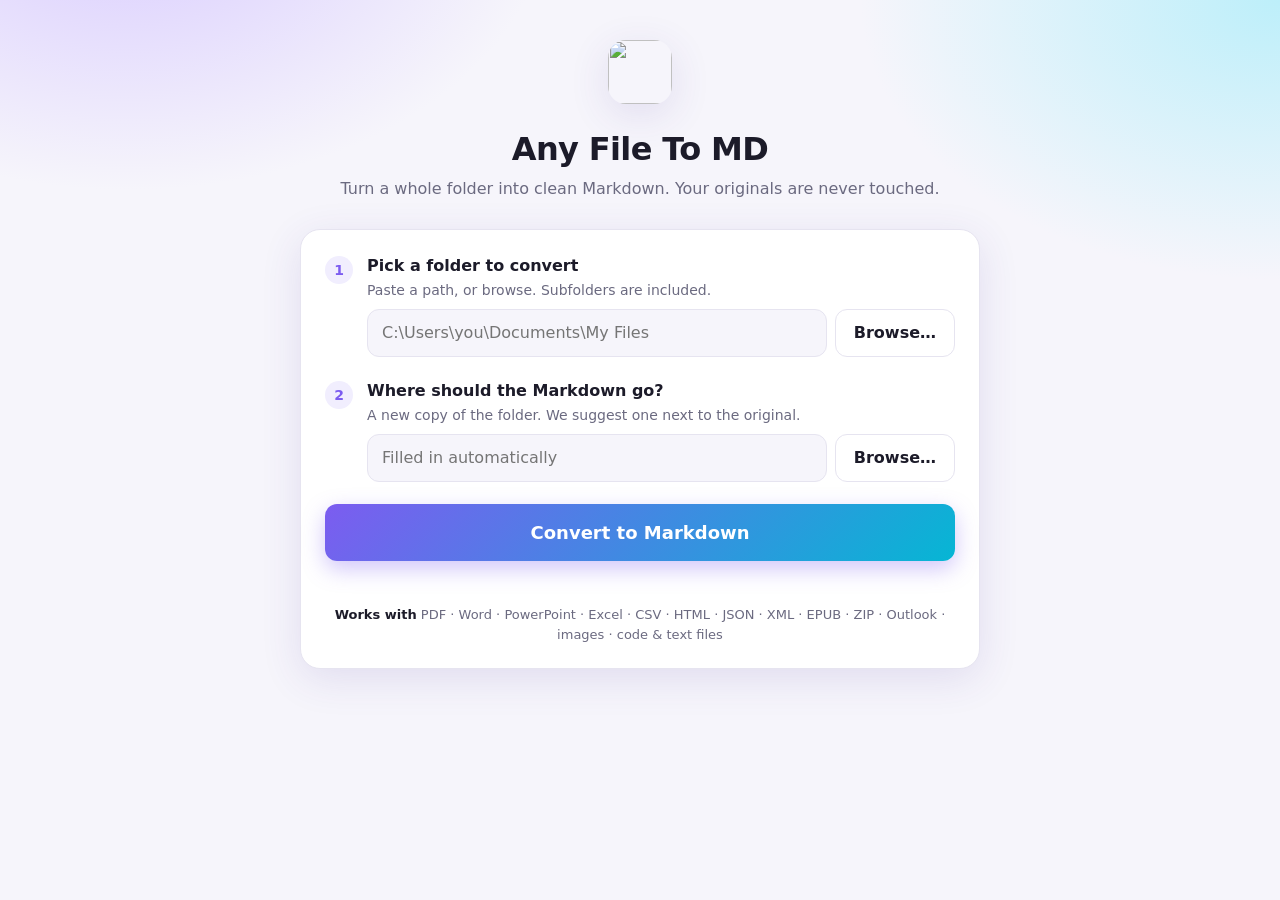
==== src/anytomd/static/index.html @ b1e163bc "inital commit" ====
<!doctype html>
<html lang="en">
<head>
<meta charset="utf-8">
<meta name="viewport" content="width=device-width, initial-scale=1">
<title>Any File To MD</title>
<link rel="icon" href="/favicon.svg" type="image/svg+xml">
<style>
  :root {
    --bg: #f6f5fb; --card: #ffffff; --ink: #1c1b29; --muted: #6b6a80; --line: #e6e4f0;
    --accent: #7c5cf0; --accent2: #06b6d4; --accent-ink: #fff; --ok: #12a46a; --bad: #e0445a;
    --soft: #f1eefe; --shadow: 0 10px 40px rgba(76, 53, 160, .12);
    --glow1: #d9ccff; --glow2: #bdeffa;
  }
  @media (prefers-color-scheme: dark) {
    :root {
      --bg: #12111c; --card: #1b1a29; --ink: #f1f0fa; --muted: #9a98b5; --line: #2c2a42;
      --accent: #9a82ff; --soft: #25223d; --shadow: 0 10px 40px rgba(0, 0, 0, .45);
      --glow1: #3a2c7a; --glow2: #0e4a58;
    }
  }
  * { box-sizing: border-box; }
  html, body { margin: 0; }
  body {
    font: 16px/1.5 system-ui, -apple-system, "Segoe UI", Roboto, sans-serif; color: var(--ink);
    background: var(--bg); min-height: 100vh; display: flex; justify-content: center; padding: 40px 16px;
    background-image:
      radial-gradient(600px 400px at 10% -10%, var(--glow1), transparent 70%),
      radial-gradient(600px 400px at 100% 0%, var(--glow2), transparent 70%);
    background-repeat: no-repeat;
  }
  main { width: 100%; max-width: 680px; }
  header { text-align: center; margin-bottom: 28px; }
  .logo { width: 64px; height: 64px; border-radius: 18px; box-shadow: var(--shadow); }
  h1 { margin: 14px 0 4px; font-size: 32px; letter-spacing: -.02em; }
  header p { margin: 0; color: var(--muted); }
  .card {
    background: var(--card); border: 1px solid var(--line); border-radius: 20px;
    padding: 24px; box-shadow: var(--shadow);
  }
  .step { display: flex; gap: 14px; margin-bottom: 22px; }
  .num {
    flex: none; width: 28px; height: 28px; border-radius: 50%; background: var(--soft); color: var(--accent);
    font-weight: 700; display: grid; place-items: center; font-size: 14px; margin-top: 2px;
  }
  .step > div { flex: 1; min-width: 0; }
  label { display: block; font-weight: 600; margin-bottom: 2px; }
  .hint { color: var(--muted); font-size: 14px; margin-bottom: 8px; }
  .row { display: flex; gap: 8px; }
  input[type=text] {
    flex: 1; min-width: 0; font: inherit; padding: 11px 14px; border-radius: 12px; color: var(--ink);
    border: 1.5px solid var(--line); background: var(--bg); outline: none; transition: border-color .15s, box-shadow .15s;
  }
  input[type=text]:focus { border-color: var(--accent); box-shadow: 0 0 0 4px color-mix(in srgb, var(--accent) 18%, transparent); }
  button {
    font: inherit; font-weight: 600; cursor: pointer; border-radius: 12px; padding: 11px 18px;
    border: 1.5px solid var(--line); background: var(--card); color: var(--ink); transition: transform .08s, background .15s;
  }
  button:hover { background: var(--soft); }
  button:active { transform: scale(.98); }
  button:disabled { opacity: .5; cursor: not-allowed; }
  .go {
    width: 100%; font-size: 18px; padding: 15px; border: 0; color: var(--accent-ink);
    background: linear-gradient(135deg, var(--accent), var(--accent2)); box-shadow: 0 8px 22px rgba(124, 92, 240, .35);
  }
  .go:hover { background: linear-gradient(135deg, var(--accent), var(--accent2)); filter: brightness(1.08); }
  .err { color: var(--bad); font-size: 14px; min-height: 20px; margin-top: 6px; }
  .formats { margin-top: 18px; color: var(--muted); font-size: 13px; text-align: center; }
  .formats b { color: var(--ink); font-weight: 600; }

  #progress { display: none; }
  .bar { height: 12px; border-radius: 99px; background: var(--soft); overflow: hidden; margin: 12px 0 8px; }
  .bar i { display: block; height: 100%; width: 0; border-radius: 99px; background: linear-gradient(90deg, var(--accent), var(--accent2)); transition: width .25s; }
  .meta { display: flex; justify-content: space-between; color: var(--muted); font-size: 14px; gap: 12px; }
  .meta span:last-child { overflow: hidden; text-overflow: ellipsis; white-space: nowrap; direction: rtl; text-align: right; }
  .stats { display: grid; grid-template-columns: repeat(3, 1fr); gap: 10px; margin: 18px 0; }
  .stat { background: var(--soft); border-radius: 14px; padding: 12px; text-align: center; }
  .stat b { display: block; font-size: 26px; line-height: 1.1; }
  .stat small { color: var(--muted); }
  .ok b { color: var(--ok); } .bad b { color: var(--bad); }
  .done-head { display: flex; align-items: center; gap: 12px; }
  .check { width: 44px; height: 44px; border-radius: 50%; background: var(--ok); color: #fff; display: grid; place-items: center; font-size: 24px; flex: none; }
  .check.warn { background: var(--bad); }
  .done-head h2 { margin: 0; font-size: 22px; }
  .done-head p { margin: 0; color: var(--muted); word-break: break-all; font-size: 14px; }
  .actions { display: flex; gap: 10px; }
  .actions .go { flex: 2; font-size: 16px; padding: 13px; }
  .actions button:not(.go) { flex: 1; }
  details { margin-top: 14px; font-size: 14px; }
  summary { cursor: pointer; color: var(--muted); }
  details ul { margin: 8px 0 0; padding-left: 18px; max-height: 160px; overflow: auto; color: var(--muted); word-break: break-all; }

  /* folder picker */
  dialog { border: 1px solid var(--line); border-radius: 20px; padding: 0; width: min(560px, 94vw); background: var(--card); color: var(--ink); box-shadow: var(--shadow); }
  dialog::backdrop { background: rgba(10, 8, 24, .55); backdrop-filter: blur(3px); }
  .dlg-head { padding: 18px 20px 10px; }
  .dlg-head h3 { margin: 0 0 8px; }
  .crumb { font-size: 13px; color: var(--muted); word-break: break-all; }
  .places { display: flex; gap: 6px; flex-wrap: wrap; margin-top: 10px; }
  .places button { padding: 5px 12px; font-size: 13px; border-radius: 99px; }
  .list { height: 300px; overflow: auto; border-top: 1px solid var(--line); border-bottom: 1px solid var(--line); }
  .item { display: flex; gap: 10px; align-items: center; padding: 10px 20px; cursor: pointer; border-bottom: 1px solid var(--line); }
  .item:hover { background: var(--soft); }
  .item.empty { color: var(--muted); cursor: default; justify-content: center; }
  .dlg-foot { display: flex; justify-content: space-between; align-items: center; padding: 14px 20px; gap: 10px; }
  .dlg-foot .go { width: auto; font-size: 15px; padding: 11px 20px; box-shadow: none; }
  @media (max-width: 480px) { .stats { grid-template-columns: 1fr 1fr 1fr; } .stat b { font-size: 20px; } }
</style>
</head>
<body>
<main>
  <header>
    <img class="logo" src="/favicon.svg" alt="">
    <h1>Any File To MD</h1>
    <p>Turn a whole folder into clean Markdown. Your originals are never touched.</p>
  </header>

  <section class="card" id="setup">
    <div class="step">
      <span class="num">1</span>
      <div>
        <label for="src">Pick a folder to convert</label>
        <div class="hint">Paste a path, or browse. Subfolders are included.</div>
        <div class="row">
          <input type="text" id="src" placeholder="C:\Users\you\Documents\My Files" spellcheck="false" autocomplete="off">
          <button id="browseSrc" type="button">Browse…</button>
        </div>
      </div>
    </div>
    <div class="step">
      <span class="num">2</span>
      <div>
        <label for="out">Where should the Markdown go?</label>
        <div class="hint">A new copy of the folder. We suggest one next to the original.</div>
        <div class="row">
          <input type="text" id="out" placeholder="Filled in automatically" spellcheck="false" autocomplete="off">
          <button id="browseOut" type="button">Browse…</button>
        </div>
      </div>
    </div>
    <button class="go" id="go" type="button">Convert to Markdown</button>
    <div class="err" id="err" role="alert"></div>
    <div class="formats"><b>Works with</b> PDF · Word · PowerPoint · Excel · CSV · HTML · JSON · XML · EPUB · ZIP · Outlook · images · code &amp; text files</div>
  </section>

  <section class="card" id="progress">
    <div id="running">
      <div class="done-head"><div><h2 id="runTitle">Converting…</h2></div></div>
      <div class="bar"><i id="fill"></i></div>
      <div class="meta"><span id="count">0 / 0</span><span id="cur"></span></div>
      <div class="actions" style="margin-top:18px"><button id="cancel" type="button">Cancel</button></div>
    </div>
    <div id="finished" style="display:none">
      <div class="done-head">
        <div class="check" id="icon">✓</div>
        <div><h2 id="doneTitle">All done</h2><p id="doneOut"></p></div>
      </div>
      <div class="stats">
        <div class="stat ok"><b id="sOk">0</b><small>converted</small></div>
        <div class="stat bad"><b id="sBad">0</b><small>skipped</small></div>
        <div class="stat"><b id="sTime">0s</b><small>time</small></div>
      </div>
      <div class="actions">
        <button class="go" id="open" type="button">Open the Markdown folder</button>
        <button id="again" type="button">Convert another</button>
      </div>
      <details id="fails"><summary id="failSum"></summary><ul id="failList"></ul></details>
    </div>
  </section>
</main>

<dialog id="dlg">
  <div class="dlg-head">
    <h3 id="dlgTitle">Choose a folder</h3>
    <div class="crumb" id="crumb"></div>
    <div class="places" id="places"></div>
  </div>
  <div class="list" id="list"></div>
  <div class="dlg-foot">
    <button id="up" type="button">↑ Up</button>
    <span style="flex:1"></span>
    <button id="dlgCancel" type="button">Cancel</button>
    <button class="go" id="choose" type="button">Use this folder</button>
  </div>
</dialog>

<script>
const TOKEN = "__TOKEN__";
const $ = id => document.getElementById(id);
const api = async (path, body) => {
  const res = await fetch(path, {
    method: body === undefined ? "GET" : "POST",
    headers: { "X-Token": TOKEN, ...(body === undefined ? {} : { "Content-Type": "application/json" }) },
    body: body === undefined ? undefined : JSON.stringify(body),
  });
  const data = await res.json();
  if (!res.ok) throw new Error(data.error || "Something went wrong");
  return data;
};
const esc = s => s.replace(/[&<>"]/g, c => ({ "&": "&amp;", "<": "&lt;", ">": "&gt;", '"': "&quot;" }[c]));

/* ---------- output auto-suggestion ---------- */
let outTouched = false;
$("out").addEventListener("input", () => { outTouched = true; });
let suggestTimer;
$("src").addEventListener("input", () => {
  clearTimeout(suggestTimer);
  suggestTimer = setTimeout(async () => {
    const v = $("src").value.trim();
    if (!v || outTouched) return;
    try { $("out").value = (await api("/api/suggest", { source: v })).output; } catch {}
  }, 250);
});

/* ---------- folder picker ---------- */
let pickTarget = null, here = "", parent = null;
async function load(path) {
  try {
    const d = await api("/api/browse?path=" + encodeURIComponent(path));
    here = d.path; parent = d.parent;
    $("crumb").textContent = here || "This computer";
    $("choose").disabled = !here;
    $("up").disabled = parent === null;
    $("places").innerHTML = d.places.map(p => `<button type="button" data-p="${esc(p.path)}">${esc(p.name)}</button>`).join("");
    $("list").innerHTML = d.dirs.length
      ? d.dirs.map(x => `<div class="item" data-p="${esc(x.path)}">📁 <span>${esc(x.name)}</span></div>`).join("")
      : `<div class="item empty">No subfolders here</div>`;
  } catch (e) { $("crumb").textContent = e.message; }
}
function openPicker(target) {
  pickTarget = target;
  $("dlgTitle").textContent = target === "src" ? "Choose the folder to convert" : "Choose where to save the Markdown";
  const start = $(target).value.trim();
  load(start).then(() => {}).catch(() => {});
  $("dlg").showModal();
}
$("browseSrc").onclick = () => openPicker("src");
$("browseOut").onclick = () => openPicker("out");
$("list").onclick = e => { const it = e.target.closest(".item[data-p]"); if (it) load(it.dataset.p); };
$("places").onclick = e => { const b = e.target.closest("button[data-p]"); if (b) load(b.dataset.p); };
$("up").onclick = () => load(parent || "");
$("dlgCancel").onclick = () => $("dlg").close();
$("choose").onclick = () => {
  $(pickTarget).value = here;
  if (pickTarget === "src") { outTouched = false; $("src").dispatchEvent(new Event("input")); } else outTouched = true;
  $("dlg").close();
};

/* ---------- run ---------- */
let poll = null;
const show = id => { for (const s of ["setup", "progress"]) $(s).style.display = s === id ? "block" : "none"; };
show("setup");

$("go").onclick = async () => {
  $("err").textContent = "";
  const source = $("src").value.trim();
  if (!source) { $("err").textContent = "Pick a folder first."; return; }
  try {
    await api("/api/start", { source, output: $("out").value.trim() });
  } catch (e) { $("err").textContent = e.message; return; }
  $("running").style.display = "block"; $("finished").style.display = "none";
  $("fill").style.width = "0%"; show("progress");
  poll = setInterval(tick, 400); tick();
};
$("cancel").onclick = () => { $("cancel").disabled = true; api("/api/cancel", {}); };
$("open").onclick = () => api("/api/open", {}).catch(e => alert(e.message));
$("again").onclick = () => { show("setup"); $("cancel").disabled = false; };

async function tick() {
  let s;
  try { s = await api("/api/status"); } catch { return; }
  const pct = s.total ? Math.round(100 * s.done / s.total) : 0;
  $("fill").style.width = pct + "%";
  $("runTitle").textContent = s.state === "scanning" ? "Looking through your folder…" : `Converting… ${pct}%`;
  $("count").textContent = `${s.done} / ${s.total} files`;
  $("cur").textContent = s.current;
  if (["done", "cancelled", "error"].includes(s.state)) {
    clearInterval(poll);
    if (s.state === "error") { show("setup"); $("err").textContent = s.error; return; }
    $("running").style.display = "none"; $("finished").style.display = "block";
    const bad = s.failed > 0;
    $("icon").textContent = bad ? "!" : "✓"; $("icon").classList.toggle("warn", bad && !s.converted);
    $("doneTitle").textContent = s.state === "cancelled" ? "Stopped" : s.total === 0 ? "Nothing to convert" : bad ? "Done, with a few skipped" : "All done";
    $("doneOut").textContent = s.output;
    $("sOk").textContent = s.converted; $("sBad").textContent = s.failed; $("sTime").textContent = s.seconds + "s";
    $("fails").style.display = bad ? "block" : "none";
    $("failSum").textContent = `${s.failed} file${s.failed === 1 ? "" : "s"} couldn't be converted (see _conversion-report.md)`;
    $("failList").innerHTML = s.failures.map(f => `<li><b>${esc(f.file)}</b>: ${esc(f.reason)}</li>`).join("");
  }
}
</script>
</body>
</html>
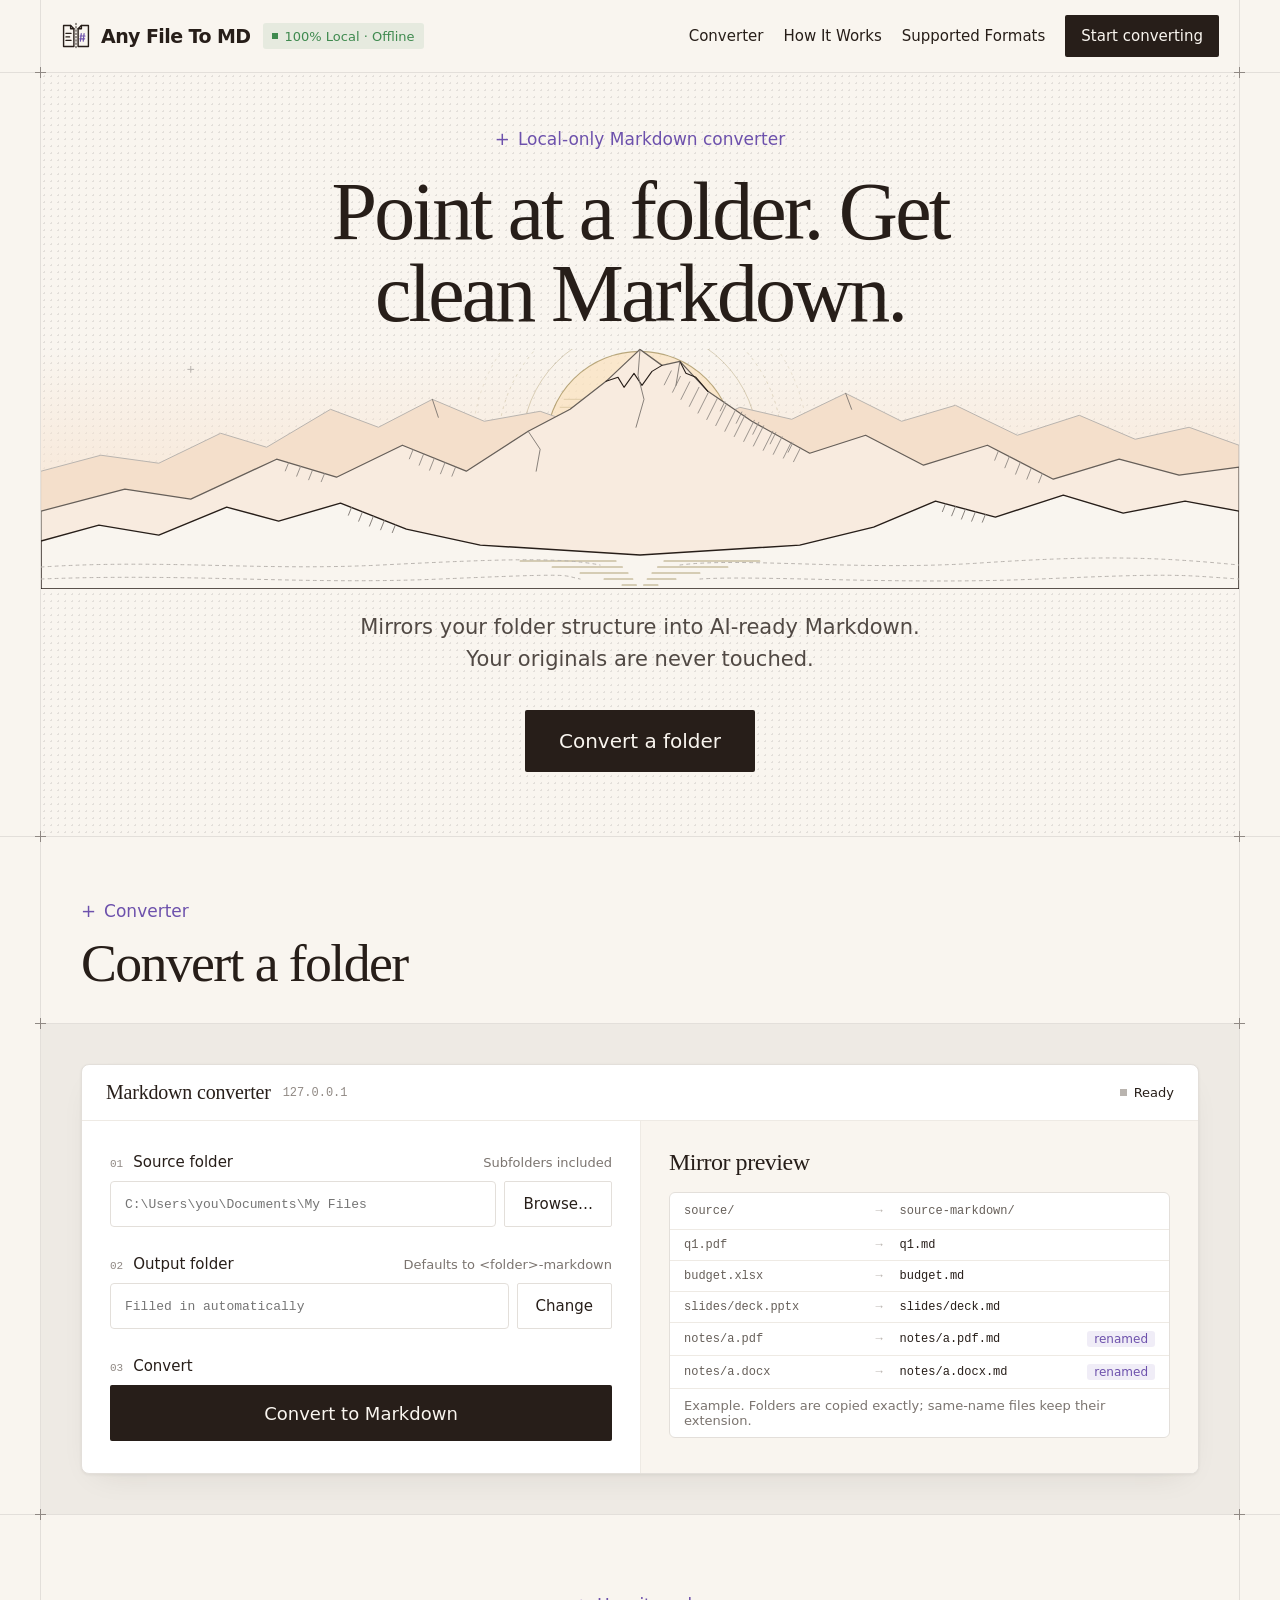
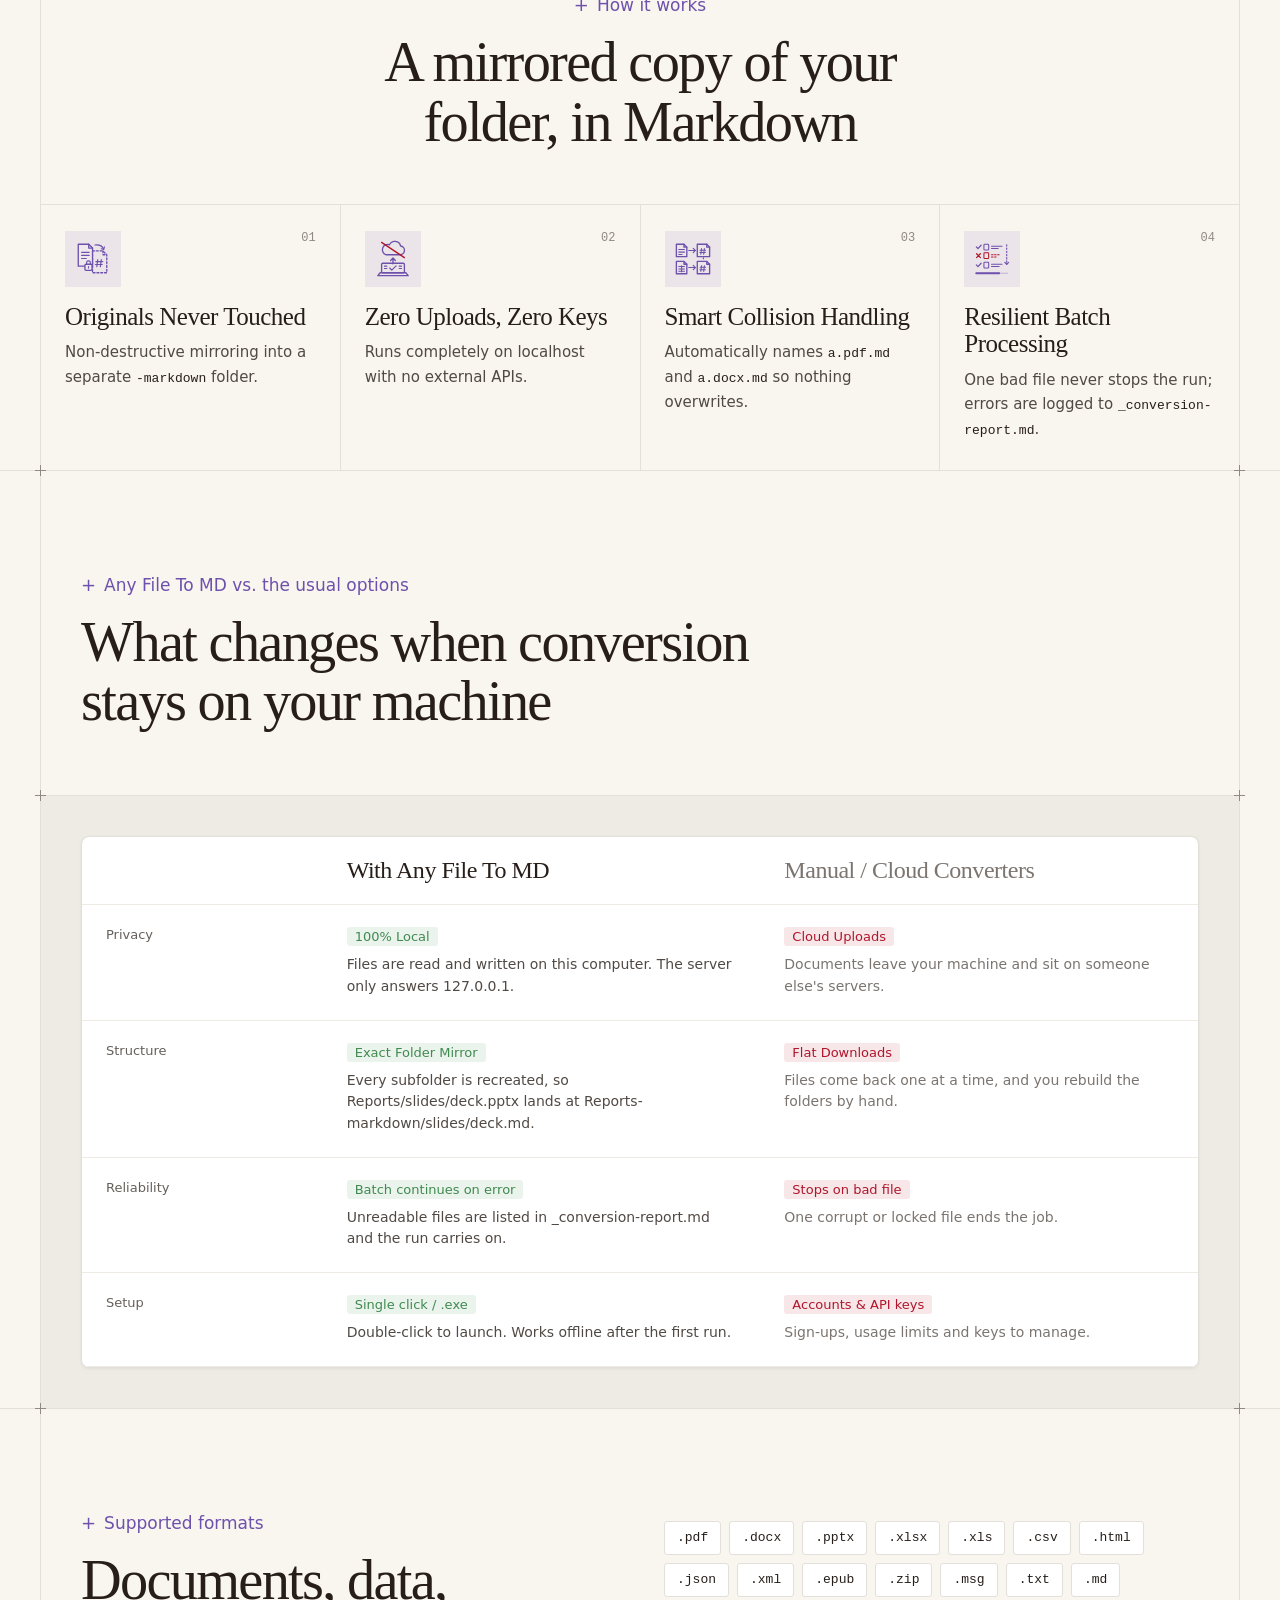
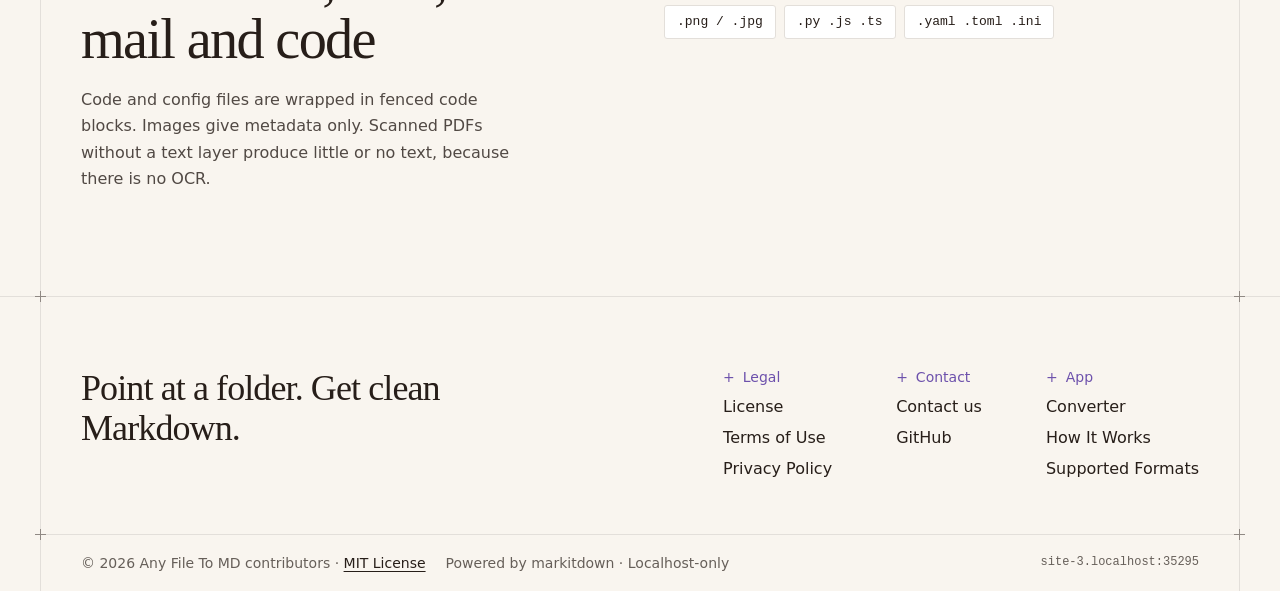
==== commit 1293d081: "Add Rust desktop app and UI redesign" ====
--- a/src/anytomd/static/index.html
+++ b/src/anytomd/static/index.html
@@ -6,188 +6,462 @@
 <title>Any File To MD</title>
 <link rel="icon" href="/favicon.svg" type="image/svg+xml">
 <style>
-  :root {
-    --bg: #f6f5fb; --card: #ffffff; --ink: #1c1b29; --muted: #6b6a80; --line: #e6e4f0;
-    --accent: #7c5cf0; --accent2: #06b6d4; --accent-ink: #fff; --ok: #12a46a; --bad: #e0445a;
-    --soft: #f1eefe; --shadow: 0 10px 40px rgba(76, 53, 160, .12);
-    --glow1: #d9ccff; --glow2: #bdeffa;
-  }
-  @media (prefers-color-scheme: dark) {
-    :root {
-      --bg: #12111c; --card: #1b1a29; --ink: #f1f0fa; --muted: #9a98b5; --line: #2c2a42;
-      --accent: #9a82ff; --soft: #25223d; --shadow: 0 10px 40px rgba(0, 0, 0, .45);
-      --glow1: #3a2c7a; --glow2: #0e4a58;
-    }
-  }
-  * { box-sizing: border-box; }
-  html, body { margin: 0; }
-  body {
-    font: 16px/1.5 system-ui, -apple-system, "Segoe UI", Roboto, sans-serif; color: var(--ink);
-    background: var(--bg); min-height: 100vh; display: flex; justify-content: center; padding: 40px 16px;
-    background-image:
-      radial-gradient(600px 400px at 10% -10%, var(--glow1), transparent 70%),
-      radial-gradient(600px 400px at 100% 0%, var(--glow2), transparent 70%);
-    background-repeat: no-repeat;
-  }
-  main { width: 100%; max-width: 680px; }
-  header { text-align: center; margin-bottom: 28px; }
-  .logo { width: 64px; height: 64px; border-radius: 18px; box-shadow: var(--shadow); }
-  h1 { margin: 14px 0 4px; font-size: 32px; letter-spacing: -.02em; }
-  header p { margin: 0; color: var(--muted); }
-  .card {
-    background: var(--card); border: 1px solid var(--line); border-radius: 20px;
-    padding: 24px; box-shadow: var(--shadow);
-  }
-  .step { display: flex; gap: 14px; margin-bottom: 22px; }
-  .num {
-    flex: none; width: 28px; height: 28px; border-radius: 50%; background: var(--soft); color: var(--accent);
-    font-weight: 700; display: grid; place-items: center; font-size: 14px; margin-top: 2px;
-  }
-  .step > div { flex: 1; min-width: 0; }
-  label { display: block; font-weight: 600; margin-bottom: 2px; }
-  .hint { color: var(--muted); font-size: 14px; margin-bottom: 8px; }
-  .row { display: flex; gap: 8px; }
-  input[type=text] {
-    flex: 1; min-width: 0; font: inherit; padding: 11px 14px; border-radius: 12px; color: var(--ink);
-    border: 1.5px solid var(--line); background: var(--bg); outline: none; transition: border-color .15s, box-shadow .15s;
-  }
-  input[type=text]:focus { border-color: var(--accent); box-shadow: 0 0 0 4px color-mix(in srgb, var(--accent) 18%, transparent); }
-  button {
-    font: inherit; font-weight: 600; cursor: pointer; border-radius: 12px; padding: 11px 18px;
-    border: 1.5px solid var(--line); background: var(--card); color: var(--ink); transition: transform .08s, background .15s;
-  }
-  button:hover { background: var(--soft); }
-  button:active { transform: scale(.98); }
-  button:disabled { opacity: .5; cursor: not-allowed; }
-  .go {
-    width: 100%; font-size: 18px; padding: 15px; border: 0; color: var(--accent-ink);
-    background: linear-gradient(135deg, var(--accent), var(--accent2)); box-shadow: 0 8px 22px rgba(124, 92, 240, .35);
-  }
-  .go:hover { background: linear-gradient(135deg, var(--accent), var(--accent2)); filter: brightness(1.08); }
-  .err { color: var(--bad); font-size: 14px; min-height: 20px; margin-top: 6px; }
-  .formats { margin-top: 18px; color: var(--muted); font-size: 13px; text-align: center; }
-  .formats b { color: var(--ink); font-weight: 600; }
-
-  #progress { display: none; }
-  .bar { height: 12px; border-radius: 99px; background: var(--soft); overflow: hidden; margin: 12px 0 8px; }
-  .bar i { display: block; height: 100%; width: 0; border-radius: 99px; background: linear-gradient(90deg, var(--accent), var(--accent2)); transition: width .25s; }
-  .meta { display: flex; justify-content: space-between; color: var(--muted); font-size: 14px; gap: 12px; }
-  .meta span:last-child { overflow: hidden; text-overflow: ellipsis; white-space: nowrap; direction: rtl; text-align: right; }
-  .stats { display: grid; grid-template-columns: repeat(3, 1fr); gap: 10px; margin: 18px 0; }
-  .stat { background: var(--soft); border-radius: 14px; padding: 12px; text-align: center; }
-  .stat b { display: block; font-size: 26px; line-height: 1.1; }
-  .stat small { color: var(--muted); }
-  .ok b { color: var(--ok); } .bad b { color: var(--bad); }
-  .done-head { display: flex; align-items: center; gap: 12px; }
-  .check { width: 44px; height: 44px; border-radius: 50%; background: var(--ok); color: #fff; display: grid; place-items: center; font-size: 24px; flex: none; }
-  .check.warn { background: var(--bad); }
-  .done-head h2 { margin: 0; font-size: 22px; }
-  .done-head p { margin: 0; color: var(--muted); word-break: break-all; font-size: 14px; }
-  .actions { display: flex; gap: 10px; }
-  .actions .go { flex: 2; font-size: 16px; padding: 13px; }
-  .actions button:not(.go) { flex: 1; }
-  details { margin-top: 14px; font-size: 14px; }
-  summary { cursor: pointer; color: var(--muted); }
-  details ul { margin: 8px 0 0; padding-left: 18px; max-height: 160px; overflow: auto; color: var(--muted); word-break: break-all; }
-
-  /* folder picker */
-  dialog { border: 1px solid var(--line); border-radius: 20px; padding: 0; width: min(560px, 94vw); background: var(--card); color: var(--ink); box-shadow: var(--shadow); }
-  dialog::backdrop { background: rgba(10, 8, 24, .55); backdrop-filter: blur(3px); }
-  .dlg-head { padding: 18px 20px 10px; }
-  .dlg-head h3 { margin: 0 0 8px; }
-  .crumb { font-size: 13px; color: var(--muted); word-break: break-all; }
-  .places { display: flex; gap: 6px; flex-wrap: wrap; margin-top: 10px; }
-  .places button { padding: 5px 12px; font-size: 13px; border-radius: 99px; }
-  .list { height: 300px; overflow: auto; border-top: 1px solid var(--line); border-bottom: 1px solid var(--line); }
-  .item { display: flex; gap: 10px; align-items: center; padding: 10px 20px; cursor: pointer; border-bottom: 1px solid var(--line); }
-  .item:hover { background: var(--soft); }
-  .item.empty { color: var(--muted); cursor: default; justify-content: center; }
-  .dlg-foot { display: flex; justify-content: space-between; align-items: center; padding: 14px 20px; gap: 10px; }
-  .dlg-foot .go { width: auto; font-size: 15px; padding: 11px 20px; box-shadow: none; }
-  @media (max-width: 480px) { .stats { grid-template-columns: 1fr 1fr 1fr; } .stat b { font-size: 20px; } }
+@font-face{font-family:'Instrument Serif';font-weight:400;font-display:swap;src:url(/fonts/instrument-serif-latin-400-normal.woff2) format('woff2')}
+@font-face{font-family:'Instrument Sans';font-weight:400;font-display:swap;src:url(/fonts/instrument-sans-latin-400-normal.woff2) format('woff2')}
+@font-face{font-family:'Instrument Sans';font-weight:500;font-display:swap;src:url(/fonts/instrument-sans-latin-500-normal.woff2) format('woff2')}
+@font-face{font-family:'Instrument Sans';font-weight:600;font-display:swap;src:url(/fonts/instrument-sans-latin-600-normal.woff2) format('woff2')}
+@font-face{font-family:'JetBrains Mono';font-weight:400;font-display:swap;src:url(/fonts/jetbrains-mono-latin-400-normal.woff2) format('woff2')}
+@font-face{font-family:'JetBrains Mono';font-weight:500;font-display:swap;src:url(/fonts/jetbrains-mono-latin-500-normal.woff2) format('woff2')}
+:root{
+  --bg:#f9f5ef;--stage:#eeeae4;--card:#FFFFFF;--line:#e3dfda;--divider:#eeeae4;--cross:#908984;
+  --ink:#271e19;--ink2:#514944;--ink3:#665f59;--muted:#7b746f;--faint:#908984;--faint2:#b9b4af;
+  --btn:#271e19;--btn-hover:#3c342e;--accent:#6d51ac;--accent-bg:#6d51ac1a;
+  --ok:#3f8a4f;--ok-bg:#3f8a4f1a;--bad:#b0152c;--bad-bg:#b0152c1a;--warn:#846e2d;--warn-bg:#846e2d1a;
+  --serif:'Instrument Serif',Georgia,serif;--sans:'Instrument Sans',system-ui,sans-serif;--mono:'JetBrains Mono',ui-monospace,monospace;
+  --shadow:0 1px 3px rgba(39,30,25,.06),0 12px 32px -16px rgba(39,30,25,.12);
+}
+*{box-sizing:border-box}html,body{margin:0;scroll-behavior:smooth}
+body{font-family:var(--sans);background:var(--bg);color:var(--ink);-webkit-font-smoothing:antialiased;overflow-x:hidden}
+a{color:var(--ink);text-decoration:none}a:hover{color:var(--accent)}
+::selection{background:#6d51ac33}
+@keyframes blink{0%,100%{opacity:1}50%{opacity:.3}}
+[hidden]{display:none!important}
+button{font:inherit;color:inherit}
+button:disabled{cursor:not-allowed!important;opacity:.55}
+code{font-family:var(--mono);font-size:13px;color:var(--ink)}
+.page{min-height:100vh;overflow-x:clip}
+.col{max-width:1232px;margin:0 auto;padding:0 16px}
+.frame{position:relative;border-left:1px solid var(--line);border-right:1px solid var(--line)}
+.x{position:absolute;width:11px;height:11px;z-index:2;background:linear-gradient(var(--cross),var(--cross)) center/1px 100% no-repeat,linear-gradient(var(--cross),var(--cross)) center/100% 1px no-repeat}
+.x.tl{left:-6px;top:-6px}.x.tr{right:-6px;top:-6px}.x.bl{left:-6px;bottom:-6px}.x.br{right:-6px;bottom:-6px}
+section,footer{border-top:1px solid var(--line)}
+section[id]{scroll-margin-top:72px}
+.eyebrow{display:flex;align-items:center;gap:8px;font-size:17px;color:var(--accent)}
+.eyebrow span{font-size:18px;line-height:1}
+.h2{margin:0;font-family:var(--serif);font-weight:400;font-size:clamp(40px,4.4vw,58px);line-height:1.05;letter-spacing:-.03em;text-wrap:balance}
+.serif{font-family:var(--serif);font-weight:400}
+.mono{font-family:var(--mono)}
+.ell{overflow:hidden;text-overflow:ellipsis;white-space:nowrap}
+.btn1{border:0;border-radius:2px;background:var(--btn);color:var(--bg);cursor:pointer;font-weight:500}
+.btn1:hover{background:var(--btn-hover);color:var(--bg)}
+.btn2{border:1px solid var(--line);border-radius:2px;background:var(--card);cursor:pointer;white-space:nowrap}
+.btn2:hover:not(:disabled){background:var(--stage)}
+.stage{border-top:1px solid var(--line);background:var(--stage);padding:40px;position:relative}
+.card{background:var(--card);border:1px solid var(--line);border-radius:8px;box-shadow:var(--shadow);overflow:hidden}
+
+/* nav */
+nav{position:sticky;top:0;z-index:20;background:var(--bg);border-bottom:1px solid var(--line)}
+.navin{height:72px;padding:0 20px;display:flex;align-items:center;gap:12px}
+.brand{display:flex;flex:none;white-space:nowrap;align-items:center;gap:10px;font-weight:600;font-size:19px;letter-spacing:-.03em}
+.pill{display:flex;flex:none;white-space:nowrap;align-items:center;gap:7px;height:26px;padding:0 9px;border-radius:3px;background:var(--ok-bg);font-size:13px;font-weight:500;color:var(--ok)}
+.pill i{width:6px;height:6px;background:var(--ok)}
+.links{display:flex;gap:20px;white-space:nowrap;margin-left:auto;font-size:15px}
+.start{flex:none;white-space:nowrap;height:42px;display:flex;align-items:center;padding:0 16px;margin-left:8px;font-size:15px}
+
+/* hero */
+.hero{position:relative;overflow:hidden;padding:56px 24px 64px;display:flex;flex-direction:column;align-items:center;text-align:center;gap:22px;background:radial-gradient(#e3dfda 1px,transparent 1px) 0 0/7px 7px,var(--bg)}
+.hero h1{margin:0;font-family:var(--serif);font-weight:400;font-size:clamp(48px,6.4vw,84px);line-height:1;letter-spacing:-.035em;max-width:760px;text-wrap:balance}
+.hero svg{display:block;flex:none;width:calc(100% + 48px);max-width:none;height:240px;margin:-8px -24px 0;pointer-events:none;background:linear-gradient(180deg,rgba(247,228,210,0) 0%,#f7e4d2 78%)}
+.hero p{margin:0;font-size:21px;line-height:1.55;color:var(--ink2);max-width:600px;text-wrap:pretty}
+.hero .cta{margin-top:12px;height:62px;display:flex;align-items:center;padding:0 34px;font-size:20px}
+
+/* converter */
+.shead{padding:64px 40px 32px;display:flex;flex-direction:column;gap:14px}
+.ctop{height:56px;display:flex;align-items:center;gap:12px;padding:0 24px;border-bottom:1px solid var(--divider)}
+.phase{display:flex;align-items:center;gap:7px;font-size:13px;font-weight:500;margin-left:auto}
+.phase i{width:7px;height:7px;background:var(--faint2)}
+.cgrid{display:grid;grid-template-columns:repeat(auto-fit,minmax(380px,1fr))}
+.cleft{padding:32px 28px;display:flex;flex-direction:column;gap:28px;min-width:0}
+.field{display:flex;flex-direction:column;gap:10px}
+.label{display:flex;gap:10px;align-items:baseline}
+.label .n{font-family:var(--mono);font-size:11px;color:var(--faint)}
+.label .t{font-size:15px;font-weight:500}
+.label .h{font-size:13px;color:var(--muted);margin-left:auto}
+.row{display:flex;gap:8px}
+.input{flex:1;min-width:0;height:46px;font-family:var(--mono);font-size:13px;padding:0 14px;border:1px solid var(--line);border-radius:4px;background:var(--card);color:var(--ink);outline:none}
+.input:focus{border-color:var(--ink)}
+.row .btn2{height:46px;font-size:15px;padding:0 18px}
+.row .btn2:hover:not(:disabled){background:var(--bg)}
+.go{height:56px;font-size:18px}
+.err{font-size:14px;color:var(--bad);border-left:2px solid var(--bad);padding:2px 0 2px 12px}
+.cright{border-left:1px solid var(--divider);background:var(--bg);padding:28px;display:flex;flex-direction:column;gap:16px;min-width:0}
+.ptitle{font-family:var(--serif);font-size:24px;letter-spacing:-.02em}
+.count{font-family:var(--mono);font-size:12px;color:var(--ink3);margin-left:auto}
+.bar{height:4px;background:var(--line);overflow:hidden}
+.bar i{display:block;height:100%;width:0;background:var(--ok);transition:width .3s}
+.cur{font-family:var(--mono);font-size:12px;color:var(--ink3);direction:rtl;text-align:left}
+.stats{display:grid;grid-template-columns:repeat(3,minmax(0,1fr));border:1px solid var(--line);border-radius:6px;background:var(--card)}
+.stats>div{padding:14px 16px}.stats>div+div{border-left:1px solid var(--divider)}
+.stats b{display:block;font-family:var(--serif);font-weight:400;font-size:34px;line-height:1}
+.stats small{display:block;font-size:13px;color:var(--ink3);margin-top:4px}
+.outpath{font-family:var(--mono);font-size:12px;color:var(--ink3);word-break:break-all}
+.tree{border:1px solid var(--line);border-radius:6px;background:var(--card);overflow:hidden}
+.trow{display:grid;grid-template-columns:minmax(0,1fr) 16px minmax(0,1fr) 64px;gap:8px;align-items:center;padding:8px 14px;font-family:var(--mono);font-size:12px;border-bottom:1px solid var(--divider)}
+.trow.head{padding:11px 14px;color:var(--ink3);font-weight:500}
+.trow .a{color:var(--faint2)}.trow .s{color:var(--ink3)}
+.tlist{max-height:240px;overflow:auto}
+.tag{justify-self:end;font-family:var(--sans);font-size:12px;padding:1px 7px;border-radius:3px}
+.tag.done{background:var(--ok-bg);color:var(--ok)}.tag.renamed{background:var(--accent-bg);color:var(--accent)}
+.tag.skipped{background:var(--bad-bg);color:var(--bad)}.tag.working{background:var(--stage);color:var(--ink3)}
+.tnote{padding:9px 14px;font-size:13px;color:var(--muted)}
+.report{border:1px solid var(--line);border-radius:6px;background:var(--card);overflow:hidden}
+.report>button{width:100%;display:flex;align-items:center;gap:10px;padding:12px 14px;border:0;background:transparent;font-size:14px;cursor:pointer;text-align:left}
+.caret{font-family:var(--mono);font-size:12px;color:var(--faint);width:10px}
+.fname{font-family:var(--mono);font-size:12px;font-weight:500}
+.badge{margin-left:auto;font-size:12px;padding:1px 7px;border-radius:3px;background:var(--bad-bg);color:var(--bad)}
+.flist{border-top:1px solid var(--divider);max-height:180px;overflow:auto;padding:4px 0}
+.fail{margin:8px 14px 8px 34px;padding:2px 0 2px 12px;border-left:2px solid var(--bad);display:flex;flex-direction:column;gap:3px}
+.fail .f{font-family:var(--mono);font-size:12px;word-break:break-all}
+.fail .r{font-size:13px;color:var(--ink3);word-break:break-word}
+.acts{display:flex;gap:8px;flex-wrap:wrap}
+.acts .btn1{flex:2;min-width:180px;height:46px;font-size:16px}
+.acts .btn2{flex:1;min-width:140px;height:46px;font-size:16px}
+.cancel{align-self:flex-start;height:42px;font-size:15px;padding:0 18px}
+
+/* how */
+.howhead{padding:80px 40px 52px;display:flex;flex-direction:column;align-items:center;text-align:center;gap:18px}
+.how{position:relative;border-top:1px solid var(--line);display:grid;grid-template-columns:repeat(auto-fit,minmax(220px,1fr));gap:1px;background:var(--line)}
+.how>div{background:var(--bg);padding:26px 24px 28px;display:flex;flex-direction:column;gap:10px}
+.how .top{display:flex;justify-content:space-between;align-items:flex-start}
+.how .tile{width:56px;height:56px;flex:none;display:grid;place-items:center;background:var(--accent-bg);color:var(--accent)}
+.how .num{font-family:var(--mono);font-size:12px;color:var(--faint)}
+.how h3{margin:6px 0 0;font-family:var(--serif);font-weight:400;font-size:25px;line-height:1.1;letter-spacing:-.02em}
+.how p{margin:0;font-size:15px;line-height:1.65;color:var(--ink2)}
+
+/* compare */
+.cmp{display:grid;grid-template-columns:minmax(110px,.55fr) minmax(0,1fr) minmax(0,1fr);border-bottom:1px solid var(--divider)}
+.cmp>div{padding:22px 24px}
+.cmp .k{font-size:13px;font-weight:500;color:var(--ink3)}
+.cmp.h>div{padding:20px 24px;font-family:var(--serif);font-size:24px;letter-spacing:-.02em}
+.cmp .cell{display:flex;flex-direction:column;align-items:flex-start;gap:8px}
+.chip{font-size:13px;font-weight:500;padding:2px 8px;border-radius:3px}
+.chip.g{background:var(--ok-bg);color:var(--ok)}.chip.r{background:var(--bad-bg);color:var(--bad)}
+.cmp .d{font-size:14px;line-height:1.55;color:var(--ink2)}.cmp .d.m{color:var(--muted)}
+
+/* formats */
+.fmt{padding:104px 40px;display:grid;grid-template-columns:repeat(auto-fit,minmax(320px,1fr));gap:48px;align-items:start}
+.fchips{display:flex;flex-wrap:wrap;gap:8px;padding-top:8px}
+.fchips span{font-family:var(--mono);font-size:13px;height:34px;display:flex;align-items:center;padding:0 12px;border:1px solid var(--line);border-radius:3px;background:var(--card)}
+
+/* docs */
+.doc{padding:72px 40px 96px;display:grid;grid-template-columns:repeat(auto-fit,minmax(260px,1fr));gap:48px;align-items:start}
+.doc .side{display:flex;flex-direction:column;gap:18px}
+.doc .back{align-self:flex-start;font-size:15px;color:var(--ink3)}
+.doc h1{margin:0;font-family:var(--serif);font-weight:400;font-size:clamp(44px,5vw,64px);line-height:1;letter-spacing:-.035em}
+.doc .meta{font-family:var(--mono);font-size:12px;color:var(--faint)}
+.doc .body{grid-column:span 2;min-width:0;max-width:720px;display:flex;flex-direction:column;gap:14px}
+.doc .body p{margin:0;font-size:16px;line-height:1.7;color:var(--ink2);text-wrap:pretty}
+.doc .body h2{margin:24px 0 0;font-family:var(--serif);font-weight:400;font-size:30px;line-height:1.15;letter-spacing:-.02em}
+.doc .body code{font-size:13.5px}
+.lic{background:var(--stage);padding:24px;border-radius:8px}
+.lic pre{margin:0;background:var(--card);border:1px solid var(--line);border-radius:6px;padding:24px;font-family:var(--mono);font-size:12.5px;line-height:1.7;white-space:pre-wrap;word-break:break-word}
+.form{background:var(--card);border:1px solid var(--line);border-radius:8px;box-shadow:0 1px 3px rgba(39,30,25,.06);padding:28px;display:flex;flex-direction:column;gap:18px}
+.form .f{display:flex;flex-direction:column;gap:8px}
+.form label,.form .lbl{font-size:15px;font-weight:500}
+.form input,.form textarea{font:inherit;font-size:15px;padding:0 14px;height:46px;border:1px solid var(--line);border-radius:4px;background:var(--card);color:var(--ink);outline:none}
+.form textarea{height:auto;line-height:1.6;padding:12px 14px;resize:vertical}
+.form input:focus,.form textarea:focus{border-color:var(--ink)}
+.topic{font-size:14px;height:34px;padding:0 12px;border:1px solid var(--line);border-radius:3px;background:var(--bg);cursor:pointer}
+.topic.on{background:var(--btn);color:var(--bg);border-color:var(--btn)}
+.ways{display:grid;grid-template-columns:repeat(auto-fit,minmax(200px,1fr));gap:1px;background:var(--line);border:1px solid var(--line);border-radius:8px;overflow:hidden}
+.ways a{background:var(--card);padding:20px;display:flex;flex-direction:column;gap:6px}
+.ways a:hover{background:var(--bg)}
+
+/* footer */
+.foot{padding:72px 40px 56px;display:flex;flex-wrap:wrap;gap:40px;justify-content:space-between;align-items:flex-start}
+.foot h4{margin:0;font-family:var(--serif);font-weight:400;font-size:36px;line-height:1.1;letter-spacing:-.025em;max-width:380px}
+.fcols{display:flex;gap:64px;flex-wrap:wrap}
+.fcols>div{display:flex;flex-direction:column;gap:12px}
+.fcols .eb{display:flex;gap:8px;align-items:center;font-size:14px;color:var(--accent)}
+.legal{border-top:1px solid var(--line);padding:20px 40px;display:flex;flex-wrap:wrap;gap:12px;justify-content:space-between;font-size:14px;color:var(--ink3);position:relative}
+
+/* picker */
+.scrim{position:fixed;inset:0;z-index:50;background:rgba(39,30,25,.4);display:grid;place-items:center;padding:24px}
+.dialog{width:min(560px,100%);background:var(--card);border:1px solid var(--line);border-radius:8px;box-shadow:0 24px 64px -16px rgba(39,30,25,.35);overflow:hidden}
+.dhead{padding:20px 22px 16px;display:flex;flex-direction:column;gap:10px}
+.dhead h3{margin:0;font-family:var(--serif);font-weight:400;font-size:24px;letter-spacing:-.02em}
+.crumb{font-family:var(--mono);font-size:12px;color:var(--ink3);word-break:break-all}
+.places{display:flex;gap:6px;flex-wrap:wrap}
+.places button{font-size:13px;height:30px;padding:0 11px;border:1px solid var(--line);border-radius:3px;background:var(--bg);cursor:pointer}
+.places button:hover{background:var(--stage)}
+.dirs{height:min(300px,40vh);overflow:auto;border-top:1px solid var(--divider);border-bottom:1px solid var(--divider)}
+.dir{display:flex;align-items:center;gap:12px;padding:11px 22px;border-bottom:1px solid var(--divider);cursor:pointer;font-size:15px}
+.dir:hover{background:var(--bg)}
+.dir span{font-family:var(--mono);font-size:12px;color:var(--faint2)}
+.empty{padding:40px 22px;text-align:center;color:var(--ink3);font-size:14px}
+.dfoot{display:flex;gap:8px;align-items:center;padding:14px 22px}
+.dfoot button{height:40px;font-size:15px;padding:0 14px}
+@media (max-width:760px){.links{display:none}.stage{padding:20px}.cgrid{grid-template-columns:1fr}.cright{border-left:0;border-top:1px solid var(--divider)}.cmp{grid-template-columns:1fr}.doc .body{grid-column:auto}}
 </style>
 </head>
 <body>
-<main>
-  <header>
-    <img class="logo" src="/favicon.svg" alt="">
-    <h1>Any File To MD</h1>
-    <p>Turn a whole folder into clean Markdown. Your originals are never touched.</p>
-  </header>
-
-  <section class="card" id="setup">
-    <div class="step">
-      <span class="num">1</span>
-      <div>
-        <label for="src">Pick a folder to convert</label>
-        <div class="hint">Paste a path, or browse. Subfolders are included.</div>
-        <div class="row">
-          <input type="text" id="src" placeholder="C:\Users\you\Documents\My Files" spellcheck="false" autocomplete="off">
-          <button id="browseSrc" type="button">Browse…</button>
+<div class="page">
+
+<nav>
+  <div class="col"><div class="frame"><span class="x bl"></span><span class="x br"></span>
+    <div class="navin">
+      <a href="#top" class="brand">
+        <svg width="30" height="30" viewBox="0 0 32 32" fill="none" stroke="#271e19" stroke-width="1.5" stroke-linejoin="round" stroke-linecap="round" aria-hidden="true" style="flex:none">
+          <path d="M2.75 4.75h7.5l3.5 3.5v19h-11z"/><path d="M10.25 4.75v3.5h3.5"/>
+          <path d="M5.25 13.25h5.5M5.25 17h4M5.25 20.75h5.5" stroke-width="1.25"/>
+          <path d="M16 2.5v27" stroke-width="1" stroke-dasharray="1.5 2"/>
+          <path d="M29.25 4.75h-7.5l-3.5 3.5v19h11z"/><path d="M21.75 4.75v3.5h-3.5"/>
+          <path d="M21.6 13.5l-.9 8M24.6 13.5l-.9 8M20.4 16h5.2M20 19h5.2" stroke="#6d51ac" stroke-width="1.25"/>
+        </svg>
+        Any File To MD
+      </a>
+      <span class="pill"><i></i>100% Local · Offline</span>
+      <div class="links"><a href="#converter">Converter</a><a href="#how">How It Works</a><a href="#formats">Supported Formats</a></div>
+      <a href="#converter" class="btn1 start">Start converting</a>
+    </div>
+  </div></div>
+</nav>
+
+<div id="main">
+<header id="top">
+  <div class="col"><div class="frame"><div class="hero">
+    <span class="eyebrow"><span>+</span>Local-only Markdown converter</span>
+    <h1>Point at a folder. Get clean Markdown.</h1>
+    <svg aria-hidden="true" viewBox="0 0 1200 340" preserveAspectRatio="xMidYMax slice" fill="none" stroke-linecap="round" stroke-linejoin="round">
+      <path d="M217 70h6M220 67v6M327 40h6M330 37v6M877 50h6M880 47v6M1007 90h6M1010 87v6M147 120h6M150 117v6M1077 40h6M1080 37v6" stroke="#b9b4af" stroke-width="1"/>
+      <circle cx="600" cy="196" r="118" stroke="#846e2d" stroke-opacity="0.28" stroke-width="1"/><circle cx="600" cy="196" r="142" stroke="#846e2d" stroke-opacity="0.21" stroke-width="1" stroke-dasharray="2 5"/><circle cx="600" cy="196" r="168" stroke="#846e2d" stroke-opacity="0.14" stroke-width="1" stroke-dasharray="2 5"/>
+      <circle cx="600" cy="196" r="94" fill="#fbe3bf" fill-opacity=".7" stroke="#846e2d" stroke-opacity=".55" stroke-width="1.1"/>
+      <path d="M524 150H676M520 158H680M516.9 166H683.1M514.6 174H685.4M513 182H687M512.2 190H687.8" stroke="#846e2d" stroke-opacity=".22" stroke-width="1"/>
+      <path d="M468 92q5 -5 10 0q5 -5 10 0M488 82q4 -4 8 0q4 -4 8 0M506 96q3.5 -3.5 7 0q3.5 -3.5 7 0M790 70q4.5 -4.5 9 0q4.5 -4.5 9 0M812 80q3.5 -3.5 7 0q3.5 -3.5 7 0" stroke="#665f59" stroke-width="1.1"/>
+      <path d="M0 222 L60 206 L118 214 L180 184 L226 198 L290 160 L338 178 L392 150 L444 172 L500 162 L540 176 L660 176 L700 158 L752 170 L806 144 L862 172 L916 156 L978 186 L1040 166 L1096 190 L1150 178 L1200 196 V340 H0Z" fill="#f4dfcb" stroke="#b9b4af" stroke-width="1"/>
+      <path d="M0 262 L84 240 L150 250 L236 210 L296 228 L362 196 L426 222 L488 182 L530 160 L566 132 L600 100 L622 116 L640 112 L668 142 L712 172 L770 204 L826 186 L884 216 L948 196 L1014 230 L1080 210 L1140 226 L1200 218 V340 H0Z" fill="#f8ebdf" stroke="#665f59" stroke-width="1.25"/>
+      <path d="M631.3 121.5l-7 14M640.5 127l-7.9 15.9M649.8 132.5l-8.8 17.6M659 138l-9.6 19.1M668.3 143.5l-10.2 20.3M677.5 149l-10.6 21.2M686.8 154.5l-10.9 21.8M696 160l-11 22M705.3 165.5l-10.9 21.8M714.5 171l-10.6 21.2M723.8 176.5l-10.2 20.3M733 182l-9.6 19.1M742.3 187.5l-8.8 17.6M751.5 193l-7.9 15.9M760.8 198.5l-7 14M685 152.3l-4.6 9.3M702 162.7l-5.6 11.3M719 173l-6 12M736 183.3l-5.6 11.3M753 193.7l-4.6 9.3M372.7 200.3l-3.7 9.3M383.3 204.7l-4.5 11.3M394 209l-4.8 12M404.7 213.3l-4.5 11.3M415.3 217.7l-3.7 9.3M248 213.6l-3.3 8.1M260 217.2l-3.9 9.8M272 220.8l-3.9 9.8M284 224.4l-3.3 8.1M959 201.7l-3.7 9.3M970 207.3l-4.5 11.3M981 213l-4.8 12M992 218.7l-4.5 11.3M1003 224.3l-3.7 9.3M1036 249.6l-2.9 7.3M1048 253.2l-3.5 8.8M1060 256.8l-3.5 8.8M1072 260.4l-2.9 7.3M199 261.5l-2.8 6.9M212 265l-3.2 8M225 268.5l-2.8 6.9" stroke="#908984" stroke-width=".9"/>
+      <path d="M566 132 L578 128 L584 138 L594 124 L602 136 L612 122 L622 116 M640 112 L646 124 L656 128 L668 142" stroke="#271e19" stroke-width="1.1"/>
+      <path d="M600 100 L598 126 L604 150 L596 178 M640 112 L636 136 M488 182 L500 200 L496 222 M806 144 L812 160 M392 150 L398 168" stroke="#7b746f" stroke-width=".9"/>
+      <path d="M0 292 L58 276 L118 286 L186 258 L238 272 L300 254 L366 280 L440 296 L600 306 L760 296 L834 278 L896 252 L956 268 L1024 246 L1084 264 L1146 252 L1200 262 V340 H0Z" fill="#f9f5ef" stroke="#271e19" stroke-width="1.4"/>
+      <path d="M906 254.7l-3.1 7.8M916 257.3l-3.8 9.4M926 260l-4 10M936 262.7l-3.8 9.4M946 265.3l-3.1 7.8M311 258.3l-3.1 7.8M322 262.7l-3.8 9.4M333 267l-4 10M344 271.3l-3.8 9.4M355 275.7l-3.1 7.8" stroke="#7b746f" stroke-width=".9"/>
+      <path d="M480 312h96M624 312h96M512 318h70.4M617.6 318h70.4M540 324h48M612 324h48M564 330h28.8M607.2 330h28.8M582 336h14.4M603.6 336h14.4" stroke="#846e2d" stroke-opacity=".6" stroke-width="1.1"/>
+      <path d="M0 318 C120 310 220 322 340 316 S520 308 560 316 M640 316 C700 308 820 322 940 314 S1120 308 1200 316 M0 330 C150 324 260 336 400 330 S520 326 540 330 M660 330 C720 326 860 336 1000 330 S1140 326 1200 330" stroke="#b9b4af" stroke-width="1" stroke-dasharray="3 4"/>
+    </svg>
+    <p>Mirrors your folder structure into AI-ready Markdown. Your originals are never touched.</p>
+    <a href="#converter" class="btn1 cta">Convert a folder</a>
+  </div></div></div>
+</header>
+
+<section id="converter">
+  <div class="col"><div class="frame"><span class="x tl"></span><span class="x tr"></span>
+    <div class="shead">
+      <span class="eyebrow"><span>+</span>Converter</span>
+      <h2 class="h2" style="font-size:clamp(36px,4.2vw,54px)">Convert a folder</h2>
+    </div>
+    <div class="stage"><span class="x tl"></span><span class="x tr"></span>
+      <div class="card">
+        <div class="ctop">
+          <span class="serif" style="font-size:20px;letter-spacing:-.01em">Markdown converter</span>
+          <span class="mono" style="font-size:12px;color:var(--faint)">127.0.0.1</span>
+          <span class="phase"><i id="dot"></i><span id="phase">Ready</span></span>
+        </div>
+        <div class="cgrid">
+          <div class="cleft">
+            <div class="field">
+              <div class="label"><span class="n">01</span><span class="t">Source folder</span><span class="h">Subfolders included</span></div>
+              <div class="row"><input class="input" id="src" type="text" placeholder="C:\Users\you\Documents\My Files" spellcheck="false" autocomplete="off"><button type="button" class="btn2" id="browseSrc">Browse…</button></div>
+            </div>
+            <div class="field">
+              <div class="label"><span class="n">02</span><span class="t">Output folder</span><span class="h" id="outHint">Defaults to &lt;folder&gt;-markdown</span></div>
+              <div class="row"><input class="input" id="out" type="text" placeholder="Filled in automatically" spellcheck="false" autocomplete="off"><button type="button" class="btn2" id="browseOut">Change</button></div>
+            </div>
+            <div class="field">
+              <div class="label"><span class="n">03</span><span class="t">Convert</span></div>
+              <button type="button" class="btn1 go" id="go">Convert to Markdown</button>
+              <div class="err" id="err" role="alert" hidden></div>
+            </div>
+          </div>
+          <div class="cright">
+            <div style="display:flex;align-items:baseline;gap:12px"><span class="ptitle" id="ptitle">Mirror preview</span><span class="count" id="count"></span></div>
+            <div id="barWrap" style="display:flex;flex-direction:column;gap:8px" hidden><div class="bar"><i id="fill"></i></div><div class="cur ell" id="cur">&nbsp;</div></div>
+            <div id="statsWrap" style="display:flex;flex-direction:column;gap:16px" hidden>
+              <div class="stats"><div><b id="sOk">0</b><small>converted</small></div><div><b id="sBad">0</b><small>skipped</small></div><div><b id="sTime">0s</b><small>time</small></div></div>
+              <div class="outpath" id="outPath"></div>
+            </div>
+            <div class="tree">
+              <div class="trow head"><span class="ell" id="tSrc">source/</span><span class="a">→</span><span class="ell" id="tOut">source-markdown/</span><span></span></div>
+              <div class="tlist" id="tlist"></div>
+              <div class="tnote" id="tnote"></div>
+            </div>
+            <div class="report" id="report" hidden>
+              <button type="button" id="reportBtn"><span class="caret" id="caret">▾</span><span class="fname">_conversion-report.md</span><span class="badge" id="failSum"></span></button>
+              <div class="flist" id="failList"></div>
+            </div>
+            <button type="button" class="btn2 cancel" id="cancel" hidden>Cancel</button>
+            <div class="acts" id="acts" hidden>
+              <button type="button" class="btn1" id="open">Open the Markdown folder</button>
+              <button type="button" class="btn2" id="again">Convert another</button>
+            </div>
+          </div>
         </div>
       </div>
     </div>
-    <div class="step">
-      <span class="num">2</span>
-      <div>
-        <label for="out">Where should the Markdown go?</label>
-        <div class="hint">A new copy of the folder. We suggest one next to the original.</div>
-        <div class="row">
-          <input type="text" id="out" placeholder="Filled in automatically" spellcheck="false" autocomplete="off">
-          <button id="browseOut" type="button">Browse…</button>
+  </div></div>
+</section>
+
+<section id="how">
+  <div class="col"><div class="frame"><span class="x tl"></span><span class="x tr"></span>
+    <div class="howhead">
+      <span class="eyebrow"><span>+</span>How it works</span>
+      <h2 class="h2" style="max-width:620px">A mirrored copy of your folder, in Markdown</h2>
+    </div>
+    <div class="how">
+      <div><div class="top"><span class="tile"><svg width="38" height="38" viewBox="0 0 40 40" fill="none" stroke="currentColor" stroke-width="1.4" stroke-linecap="round" stroke-linejoin="round"><path d="M19.5 11.5h11l4 4v19h-15z" stroke-dasharray="2 2"/><path d="M30.5 11.5v4h4" stroke-dasharray="2 2"/><path d="M25 20.5l-1 7.5M28.75 20.5l-1 7.5M23 22.75h7.25M22.5 25.75h7.25" stroke-width="1.2"/><path d="M4.5 4.5h11l4 4v19h-15z" fill="#efe9ee"/><path d="M15.5 4.5v4h4"/><path d="M8 13h8M8 16.25h8M8 19.5h5" stroke-width="1.2"/><rect x="11.5" y="25.5" width="7.5" height="6.5" rx="1.2" fill="#efe9ee"/><path d="M13.25 25.5v-1.6a2 2 0 0 1 4 0v1.6M15.25 28v1.4" stroke-width="1.2"/><path d="M22 5.25c4.25-.5 7.75 1 9.25 4.25" stroke-width="1.2"/><path d="M28.75 9.25l2.6.6.6-2.6" stroke-width="1.2"/></svg></span><span class="num">01</span></div>
+        <h3>Originals Never Touched</h3><p>Non-destructive mirroring into a separate <code>-markdown</code> folder.</p></div>
+      <div><div class="top"><span class="tile"><svg width="38" height="38" viewBox="0 0 40 40" fill="none" stroke="currentColor" stroke-width="1.4" stroke-linecap="round" stroke-linejoin="round"><path d="M12.5 15.5h15a4.6 4.6 0 0 0 .5-9.17 6.2 6.2 0 0 0-11.7-1.33A4.9 4.9 0 0 0 12.5 15.5z"/><path d="M20 25v-6M17.5 21.5l2.5-2.5 2.5 2.5"/><path d="M8 2.5l24 16" stroke="#b0152c"/><rect x="8" y="24.5" width="24" height="10" rx="1.2"/><path d="M4 37.5h32l-2.5-3h-27z"/><path d="M16.5 29.5l2.25 2.25 4.5-4.5" stroke-width="1.2"/><path d="M11 27.5h2.5M11 30h2.5M26.5 27.5h2.5M26.5 30h2.5" stroke-width="1.1"/></svg></span><span class="num">02</span></div>
+        <h3>Zero Uploads, Zero Keys</h3><p>Runs completely on localhost with no external APIs.</p></div>
+      <div><div class="top"><span class="tile"><svg width="38" height="38" viewBox="0 0 40 40" fill="none" stroke="currentColor" stroke-width="1.4" stroke-linecap="round" stroke-linejoin="round"><path d="M2.5 4.5h8l3 3v10h-11z"/><path d="M10.5 4.5v3h3"/><path d="M5 10h6M5 12.75h6M5 15.25h3.5" stroke-width="1.1"/><path d="M2.5 22.5h8l3 3v10h-11z"/><path d="M10.5 22.5v3h3"/><path d="M5 28h6M5 30.5h6M5 33h6M8 27v6.5" stroke-width="1.1"/><path d="M15.5 11h7M15.5 29h7" stroke-width="1.2"/><path d="M20.25 8.75L22.5 11l-2.25 2.25M20.25 26.75L22.5 29l-2.25 2.25" stroke-width="1.2"/><path d="M24.5 4.5h10l3 3v10h-13z"/><path d="M34.5 4.5v3h3"/><path d="M29 9l-.75 6M32 9l-.75 6M27.5 10.75h5.75M27.25 13.25h5.75" stroke-width="1.1"/><path d="M24.5 22.5h10l3 3v10h-13z"/><path d="M34.5 22.5v3h3"/><path d="M29 27l-.75 6M32 27l-.75 6M27.5 28.75h5.75M27.25 31.25h5.75" stroke-width="1.1"/><path d="M31 18.75v2.5" stroke-dasharray="1 1.6" stroke-width="1.2"/></svg></span><span class="num">03</span></div>
+        <h3>Smart Collision Handling</h3><p>Automatically names <code>a.pdf.md</code> and <code>a.docx.md</code> so nothing overwrites.</p></div>
+      <div><div class="top"><span class="tile"><svg width="38" height="38" viewBox="0 0 40 40" fill="none" stroke="currentColor" stroke-width="1.4" stroke-linecap="round" stroke-linejoin="round"><path d="M3.5 7.25l1.75 1.75 3.25-3.5M3.5 26.25l1.75 1.75 3.25-3.5" stroke-width="1.3"/><path d="M3.75 14.5l4 4M7.75 14.5l-4 4" stroke="#b0152c" stroke-width="1.3"/><rect x="11.5" y="4.5" width="5" height="6" rx=".8" stroke-width="1.1"/><path d="M19.5 6.5h11M19.5 9h7" stroke-width="1.1"/><rect x="11.5" y="13.5" width="5" height="6" rx=".8" stroke-width="1.1" stroke="#b0152c"/><path d="M19.5 15.5h9M19.5 18h5" stroke-width="1.1" stroke="#b0152c" stroke-dasharray="1.6 1.6"/><rect x="11.5" y="23.5" width="5" height="6" rx=".8" stroke-width="1.1"/><path d="M19.5 25.5h11M19.5 28h8" stroke-width="1.1"/><path d="M35.5 5v20.5" stroke-dasharray="1.4 2" stroke-width="1.2"/><path d="M33.5 23.5l2 2.25 2-2.25" stroke-width="1.2"/><path d="M3.5 35h33" stroke-width="1" stroke-opacity=".35"/><path d="M3.5 35h24" stroke-width="2.2"/></svg></span><span class="num">04</span></div>
+        <h3>Resilient Batch Processing</h3><p>One bad file never stops the run; errors are logged to <code>_conversion-report.md</code>.</p></div>
+    </div>
+  </div></div>
+</section>
+
+<section>
+  <div class="col"><div class="frame"><span class="x tl"></span><span class="x tr"></span>
+    <div style="padding:104px 40px 64px;display:flex;flex-direction:column;gap:18px">
+      <span class="eyebrow"><span>+</span>Any File To MD vs. the usual options</span>
+      <h2 class="h2" style="max-width:700px">What changes when conversion stays on your machine</h2>
+    </div>
+    <div class="stage"><span class="x tl"></span><span class="x tr"></span>
+      <div class="card" style="box-shadow:0 1px 3px rgba(39,30,25,.06)" id="compare">
+        <div class="cmp h"><div></div><div>With Any File To MD</div><div style="color:var(--muted)">Manual / Cloud Converters</div></div>
+      </div>
+    </div>
+  </div></div>
+</section>
+
+<section id="formats">
+  <div class="col"><div class="frame"><span class="x tl"></span><span class="x tr"></span>
+    <div class="fmt">
+      <div style="display:flex;flex-direction:column;gap:18px">
+        <span class="eyebrow"><span>+</span>Supported formats</span>
+        <h2 class="h2">Documents, data, mail and code</h2>
+        <p style="margin:0;font-size:16px;line-height:1.65;color:var(--ink2);max-width:440px;text-wrap:pretty">Code and config files are wrapped in fenced code blocks. Images give metadata only. Scanned PDFs without a text layer produce little or no text, because there is no OCR.</p>
+      </div>
+      <div class="fchips" id="formatsList"></div>
+    </div>
+  </div></div>
+</section>
+</div>
+
+<section id="doc-license" class="docview" hidden><div class="col"><div class="frame"><div class="doc">
+  <div class="side"><a href="#top" class="back">← Back to the converter</a><span class="eyebrow"><span>+</span>License</span><h1>Free for anyone to use</h1><span class="meta">MIT License · 2026</span></div>
+  <div class="body">
+    <p>Any File To MD is open source under the MIT License. You can use it for personal or commercial work, change it, share it, and ship it inside your own products. The only condition is that the copyright notice and license text stay with copies of the software.</p>
+    <div style="display:flex;flex-wrap:wrap;gap:8px;margin:6px 0 10px"><span class="chip g">Commercial use</span><span class="chip g">Modification</span><span class="chip g">Distribution</span><span class="chip g">Private use</span><span class="chip r">No warranty</span></div>
+    <div class="lic"><pre>MIT License
+
+Copyright (c) 2026 Any File To MD contributors
+
+Permission is hereby granted, free of charge, to any person obtaining a copy
+of this software and associated documentation files (the "Software"), to deal
+in the Software without restriction, including without limitation the rights
+to use, copy, modify, merge, publish, distribute, sublicense, and/or sell
+copies of the Software, and to permit persons to whom the Software is
+furnished to do so, subject to the following conditions:
+
+The above copyright notice and this permission notice shall be included in all
+copies or substantial portions of the Software.
+
+THE SOFTWARE IS PROVIDED "AS IS", WITHOUT WARRANTY OF ANY KIND, EXPRESS OR
+IMPLIED, INCLUDING BUT NOT LIMITED TO THE WARRANTIES OF MERCHANTABILITY,
+FITNESS FOR A PARTICULAR PURPOSE AND NONINFRINGEMENT. IN NO EVENT SHALL THE
+AUTHORS OR COPYRIGHT HOLDERS BE LIABLE FOR ANY CLAIM, DAMAGES OR OTHER
+LIABILITY, WHETHER IN AN ACTION OF CONTRACT, TORT OR OTHERWISE, ARISING FROM,
+OUT OF OR IN CONNECTION WITH THE SOFTWARE OR THE USE OR OTHER DEALINGS IN THE
+SOFTWARE.</pre></div>
+    <h2>Third-party components</h2>
+    <p>Conversion uses Microsoft's <code>markitdown</code>, also MIT licensed. The launcher downloads <code>uv</code> (MIT / Apache-2.0) and the Python packages listed in <code>pyproject.toml</code>, each under its own license.</p>
+  </div>
+</div></div></div></section>
+
+<section id="doc-terms" class="docview" hidden><div class="col"><div class="frame"><div class="doc">
+  <div class="side"><a href="#top" class="back">← Back to the converter</a><span class="eyebrow"><span>+</span>Terms of Use</span><h1>Terms of Use</h1><span class="meta">Last updated 14 November 2026</span></div>
+  <div class="body">
+    <p>These terms cover your use of the Any File To MD app. By running it, you agree to them.</p>
+    <h2>1. Licence to use</h2><p>The software is provided under the MIT License. Anyone may use, copy, modify and distribute it, including for commercial purposes, as described on the License page.</p>
+    <h2>2. Your files</h2><p>The app reads files from the folder you choose and writes Markdown to a separate output folder. It never edits, moves or deletes your originals. You are responsible for having the right to convert the files you select, and for checking the output before relying on it.</p>
+    <h2>3. Conversion accuracy</h2><p>Conversion quality depends on the source file. Scanned PDFs without a text layer, complex layouts and protected files may convert partially or not at all. Files that fail are listed in the app and in <code>_conversion-report.md</code>.</p>
+    <h2>4. No warranty</h2><p>The software is provided "as is", without warranty of any kind. The authors are not liable for any claim, damages or other liability arising from its use, including data loss. Keep backups of important files.</p>
+    <h2>5. Third-party software</h2><p>The app relies on open-source components such as markitdown and uv. Those components are governed by their own licenses.</p>
+    <h2>6. Changes</h2><p>These terms may be updated with new releases. The version included with your copy of the app applies to that copy.</p>
+  </div>
+</div></div></div></section>
+
+<section id="doc-privacy" class="docview" hidden><div class="col"><div class="frame"><div class="doc">
+  <div class="side"><a href="#top" class="back">← Back to the converter</a><span class="eyebrow"><span>+</span>Privacy Policy</span><h1>Privacy Policy</h1><span class="meta">Last updated 14 November 2026</span></div>
+  <div class="body">
+    <p>Any File To MD is built so that your documents never leave your computer. There are no accounts, no analytics and no tracking.</p>
+    <h2>What the app collects</h2><p>Nothing. The app does not collect, store or transmit personal information, usage data or file contents.</p>
+    <h2>Where your files go</h2><p>Files are read from your source folder and written to the output folder you choose, both on your own disk. The built-in server only listens on <code>127.0.0.1</code>, rejects requests addressed to any other host, and requires a random token generated each time the app starts.</p>
+    <h2>Network access</h2><p>The first launch downloads the uv helper, Python and the converter packages. After that, the app works fully offline. Conversions never contact an external service, and no API keys are used.</p>
+    <h2>Cookies and storage</h2><p>The app sets no cookies and keeps no history of folders or files between sessions.</p>
+    <h2>Questions</h2><p>If anything here is unclear, use the Contact page to reach the maintainers.</p>
+  </div>
+</div></div></div></section>
+
+<section id="doc-contact" class="docview" hidden><div class="col"><div class="frame"><div class="doc">
+  <div class="side"><a href="#top" class="back">← Back to the converter</a><span class="eyebrow"><span>+</span>Contact</span><h1>Contact us</h1><span class="meta">Usually answered within a few days</span></div>
+  <div class="body">
+    <p>Any File To MD is maintained in the open on GitHub. Bug reports, format requests and questions all go through the repository, so others with the same question can find the answer.</p>
+    <div class="lic" style="margin-top:10px">
+      <div class="form">
+        <div class="f"><span class="lbl">Topic</span><div style="display:flex;gap:6px;flex-wrap:wrap" id="topics"></div></div>
+        <div class="f"><label for="cTitle">Subject</label><input id="cTitle" type="text" placeholder="Short summary"></div>
+        <div class="f"><label for="cBody">Message</label><textarea id="cBody" rows="6" placeholder="What happened, and which file types were involved? Please don't attach private documents."></textarea></div>
+        <div style="display:flex;gap:14px;align-items:center;flex-wrap:wrap">
+          <a id="issueLink" href="#" target="_blank" rel="noopener" class="btn1" style="height:50px;display:flex;align-items:center;padding:0 22px;font-size:16px">Continue on GitHub</a>
+          <span style="font-size:13px;color:var(--muted);max-width:320px">Opens a prefilled issue in your browser. Nothing is sent until you submit it there.</span>
         </div>
       </div>
     </div>
-    <button class="go" id="go" type="button">Convert to Markdown</button>
-    <div class="err" id="err" role="alert"></div>
-    <div class="formats"><b>Works with</b> PDF · Word · PowerPoint · Excel · CSV · HTML · JSON · XML · EPUB · ZIP · Outlook · images · code &amp; text files</div>
-  </section>
-
-  <section class="card" id="progress">
-    <div id="running">
-      <div class="done-head"><div><h2 id="runTitle">Converting…</h2></div></div>
-      <div class="bar"><i id="fill"></i></div>
-      <div class="meta"><span id="count">0 / 0</span><span id="cur"></span></div>
-      <div class="actions" style="margin-top:18px"><button id="cancel" type="button">Cancel</button></div>
-    </div>
-    <div id="finished" style="display:none">
-      <div class="done-head">
-        <div class="check" id="icon">✓</div>
-        <div><h2 id="doneTitle">All done</h2><p id="doneOut"></p></div>
+    <h2>Other ways to reach us</h2>
+    <div class="ways">
+      <a href="https://github.com/pransharma2/Any-File-To-MD/issues" target="_blank" rel="noopener"><span class="serif" style="font-size:22px">Issues</span><span class="mono" style="font-size:12px;color:var(--ink3)">Bugs and format requests</span></a>
+      <a href="https://github.com/pransharma2/Any-File-To-MD" target="_blank" rel="noopener"><span class="serif" style="font-size:22px">Source code</span><span class="mono" style="font-size:12px;color:var(--ink3)">pransharma2/Any-File-To-MD</span></a>
+    </div>
+  </div>
+</div></div></div></section>
+
+<footer>
+  <div class="col"><div class="frame"><span class="x tl"></span><span class="x tr"></span>
+    <div class="foot">
+      <h4>Point at a folder. Get clean Markdown.</h4>
+      <div class="fcols">
+        <div><span class="eb"><span>+</span>Legal</span><a href="#license">License</a><a href="#terms">Terms of Use</a><a href="#privacy">Privacy Policy</a></div>
+        <div><span class="eb"><span>+</span>Contact</span><a href="#contact">Contact us</a><a href="https://github.com/pransharma2/Any-File-To-MD" target="_blank" rel="noopener">GitHub</a></div>
+        <div><span class="eb"><span>+</span>App</span><a href="#converter">Converter</a><a href="#how">How It Works</a><a href="#formats">Supported Formats</a></div>
       </div>
-      <div class="stats">
-        <div class="stat ok"><b id="sOk">0</b><small>converted</small></div>
-        <div class="stat bad"><b id="sBad">0</b><small>skipped</small></div>
-        <div class="stat"><b id="sTime">0s</b><small>time</small></div>
-      </div>
-      <div class="actions">
-        <button class="go" id="open" type="button">Open the Markdown folder</button>
-        <button id="again" type="button">Convert another</button>
-      </div>
-      <details id="fails"><summary id="failSum"></summary><ul id="failList"></ul></details>
-    </div>
-  </section>
-</main>
-
-<dialog id="dlg">
-  <div class="dlg-head">
-    <h3 id="dlgTitle">Choose a folder</h3>
-    <div class="crumb" id="crumb"></div>
-    <div class="places" id="places"></div>
+    </div>
+    <div class="legal"><span class="x tl"></span><span class="x tr"></span>
+      <span style="display:flex;gap:20px;flex-wrap:wrap"><span>© 2026 Any File To MD contributors · <a href="#license" style="text-decoration:underline;text-underline-offset:3px">MIT License</a></span><span>Powered by markitdown · Localhost-only</span></span>
+      <span class="mono" style="font-size:12px" id="host"></span>
+    </div>
+  </div></div>
+</footer>
+</div>
+
+<div class="scrim" id="picker" hidden>
+  <div class="dialog" role="dialog" aria-labelledby="pickTitle">
+    <div class="dhead"><h3 id="pickTitle">Choose a folder</h3><div class="crumb" id="crumb"></div><div class="places" id="places"></div></div>
+    <div class="dirs" id="dirs"></div>
+    <div class="dfoot">
+      <button type="button" class="btn2" id="up">↑ Up</button><span style="flex:1"></span>
+      <button type="button" class="btn2" id="pickCancel">Cancel</button>
+      <button type="button" class="btn1" id="choose">Use this folder</button>
+    </div>
   </div>
-  <div class="list" id="list"></div>
-  <div class="dlg-foot">
-    <button id="up" type="button">↑ Up</button>
-    <span style="flex:1"></span>
-    <button id="dlgCancel" type="button">Cancel</button>
-    <button class="go" id="choose" type="button">Use this folder</button>
-  </div>
-</dialog>
+</div>
 
 <script>
-const TOKEN = "__TOKEN__";
+const TOKEN = "__TOKEN__"; // replaced by server.py
 const $ = id => document.getElementById(id);
-const api = async (path, body) => {
+const esc = s => String(s).replace(/[&<>"]/g, c => ({ "&": "&amp;", "<": "&lt;", ">": "&gt;", '"': "&quot;" }[c]));
+const baseName = p => (p || "").replace(/[\\/]+$/, "").split(/[\\/]/).pop() || "";
+async function api(path, body) {
   const res = await fetch(path, {
     method: body === undefined ? "GET" : "POST",
     headers: { "X-Token": TOKEN, ...(body === undefined ? {} : { "Content-Type": "application/json" }) },
@@ -196,98 +470,166 @@
   const data = await res.json();
   if (!res.ok) throw new Error(data.error || "Something went wrong");
   return data;
+}
+
+/* static content */
+const COMPARE = [
+  { k: "Privacy", a: "100% Local", ad: "Files are read and written on this computer. The server only answers 127.0.0.1.", b: "Cloud Uploads", bd: "Documents leave your machine and sit on someone else's servers." },
+  { k: "Structure", a: "Exact Folder Mirror", ad: "Every subfolder is recreated, so Reports/slides/deck.pptx lands at Reports-markdown/slides/deck.md.", b: "Flat Downloads", bd: "Files come back one at a time, and you rebuild the folders by hand." },
+  { k: "Reliability", a: "Batch continues on error", ad: "Unreadable files are listed in _conversion-report.md and the run carries on.", b: "Stops on bad file", bd: "One corrupt or locked file ends the job." },
+  { k: "Setup", a: "Single click / .exe", ad: "Double-click to launch. Works offline after the first run.", b: "Accounts & API keys", bd: "Sign-ups, usage limits and keys to manage." },
+];
+$("compare").insertAdjacentHTML("beforeend", COMPARE.map(c => `<div class="cmp"><div class="k">${c.k}</div><div class="cell"><span class="chip g">${c.a}</span><span class="d">${c.ad}</span></div><div class="cell"><span class="chip r">${c.b}</span><span class="d m">${c.bd}</span></div></div>`).join(""));
+const FORMATS = [".pdf", ".docx", ".pptx", ".xlsx", ".xls", ".csv", ".html", ".json", ".xml", ".epub", ".zip", ".msg", ".txt", ".md", ".png / .jpg", ".py .js .ts", ".yaml .toml .ini"];
+$("formatsList").innerHTML = FORMATS.map(f => `<span>${f}</span>`).join("");
+$("host").textContent = location.host;
+
+/* hash routes for the doc views */
+const DOCS = ["license", "terms", "privacy", "contact"];
+function route() {
+  const h = (location.hash || "").slice(1);
+  const doc = DOCS.includes(h) ? h : "";
+  $("main").hidden = !!doc;
+  document.querySelectorAll(".docview").forEach(s => { s.hidden = s.id !== "doc-" + doc; });
+  if (doc) window.scrollTo(0, 0);
+  else if (h && $(h)) requestAnimationFrame(() => $(h).scrollIntoView());
+}
+window.addEventListener("hashchange", route); route();
+
+/* contact form */
+let topic = "Bug";
+function renderContact() {
+  $("topics").innerHTML = ["Bug", "Format request", "Question", "Other"].map(t => `<button type="button" class="topic${t === topic ? " on" : ""}" data-t="${t}">${t}</button>`).join("");
+  $("issueLink").href = "https://github.com/pransharma2/Any-File-To-MD/issues/new?title=" + encodeURIComponent(`[${topic}] ` + $("cTitle").value) + "&body=" + encodeURIComponent($("cBody").value);
+}
+$("topics").onclick = e => { const b = e.target.closest("[data-t]"); if (b) { topic = b.dataset.t; renderContact(); } };
+$("cTitle").oninput = $("cBody").oninput = renderContact; renderContact();
+
+/* converter state */
+const st = { view: "setup", outTouched: false, s: null, seen: [], cancelling: false, reportOpen: true };
+let poll = null, sug = null;
+const EXAMPLE = ["q1.pdf", "budget.xlsx", "slides/deck.pptx", "notes/a.pdf", "notes/a.docx"];
+function planOut(rel, all) {
+  const split = n => { const i = n.lastIndexOf("/"); return [i < 0 ? "" : n.slice(0, i + 1), n.slice(i + 1)]; };
+  const stem = n => (n.includes(".") ? n.slice(0, n.lastIndexOf(".")) : n);
+  const norm = rel.replace(/\\/g, "/"), [dir, name] = split(norm);
+  const clash = all.some(o => { const n = o.replace(/\\/g, "/"), [d, nm] = split(n); return n !== norm && d === dir && stem(nm).toLowerCase() === stem(name).toLowerCase(); });
+  return { out: dir + (clash ? name + ".md" : stem(name) + ".md"), clash };
+}
+const row = (src, out, tag, bad) => `<div class="trow"><span class="ell s">${esc(src)}</span><span class="a">→</span><span class="ell" style="color:${bad ? "var(--bad)" : "var(--ink)"}">${esc(out)}</span>${tag ? `<span class="tag ${tag}">${tag}</span>` : "<span></span>"}</div>`;
+
+function setErr(m) { $("err").textContent = m || ""; $("err").hidden = !m; }
+$("src").oninput = () => {
+  setErr(""); clearTimeout(sug);
+  const v = $("src").value.trim();
+  sug = setTimeout(async () => {
+    if (!v || st.outTouched) return render();
+    try { $("out").value = (await api("/api/suggest", { source: v })).output; } catch {}
+    render();
+  }, 250);
+  render();
 };
-const esc = s => s.replace(/[&<>"]/g, c => ({ "&": "&amp;", "<": "&lt;", ">": "&gt;", '"': "&quot;" }[c]));
-
-/* ---------- output auto-suggestion ---------- */
-let outTouched = false;
-$("out").addEventListener("input", () => { outTouched = true; });
-let suggestTimer;
-$("src").addEventListener("input", () => {
-  clearTimeout(suggestTimer);
-  suggestTimer = setTimeout(async () => {
-    const v = $("src").value.trim();
-    if (!v || outTouched) return;
-    try { $("out").value = (await api("/api/suggest", { source: v })).output; } catch {}
-  }, 250);
-});
-
-/* ---------- folder picker ---------- */
-let pickTarget = null, here = "", parent = null;
+$("out").oninput = () => { st.outTouched = true; render(); };
+
+/* folder picker (web: server-side browsing) */
+let picker = null, here = "", parent = null;
 async function load(path) {
   try {
     const d = await api("/api/browse?path=" + encodeURIComponent(path));
     here = d.path; parent = d.parent;
     $("crumb").textContent = here || "This computer";
-    $("choose").disabled = !here;
-    $("up").disabled = parent === null;
     $("places").innerHTML = d.places.map(p => `<button type="button" data-p="${esc(p.path)}">${esc(p.name)}</button>`).join("");
-    $("list").innerHTML = d.dirs.length
-      ? d.dirs.map(x => `<div class="item" data-p="${esc(x.path)}">📁 <span>${esc(x.name)}</span></div>`).join("")
-      : `<div class="item empty">No subfolders here</div>`;
-  } catch (e) { $("crumb").textContent = e.message; }
+    $("dirs").innerHTML = d.dirs.length ? d.dirs.map(x => `<div class="dir" data-p="${esc(x.path)}"><span>▸</span>${esc(x.name)}</div>`).join("") : `<div class="empty">No subfolders here</div>`;
+  } catch (e) { $("crumb").textContent = e.message; $("dirs").innerHTML = `<div class="empty">Couldn't open that folder</div>`; }
+  $("up").disabled = parent === null; $("choose").disabled = !here;
 }
 function openPicker(target) {
-  pickTarget = target;
-  $("dlgTitle").textContent = target === "src" ? "Choose the folder to convert" : "Choose where to save the Markdown";
-  const start = $(target).value.trim();
-  load(start).then(() => {}).catch(() => {});
-  $("dlg").showModal();
+  picker = target;
+  $("pickTitle").textContent = target === "src" ? "Choose the folder to convert" : "Choose where to save the Markdown";
+  load($(target).value.trim()); $("picker").hidden = false;
 }
 $("browseSrc").onclick = () => openPicker("src");
 $("browseOut").onclick = () => openPicker("out");
-$("list").onclick = e => { const it = e.target.closest(".item[data-p]"); if (it) load(it.dataset.p); };
-$("places").onclick = e => { const b = e.target.closest("button[data-p]"); if (b) load(b.dataset.p); };
+$("dirs").onclick = e => { const d = e.target.closest("[data-p]"); if (d) load(d.dataset.p); };
+$("places").onclick = e => { const b = e.target.closest("[data-p]"); if (b) load(b.dataset.p); };
 $("up").onclick = () => load(parent || "");
-$("dlgCancel").onclick = () => $("dlg").close();
+$("pickCancel").onclick = () => { $("picker").hidden = true; };
+$("picker").onclick = e => { if (e.target === $("picker")) $("picker").hidden = true; };
 $("choose").onclick = () => {
-  $(pickTarget).value = here;
-  if (pickTarget === "src") { outTouched = false; $("src").dispatchEvent(new Event("input")); } else outTouched = true;
-  $("dlg").close();
+  if (!here) return;
+  $(picker).value = here; $("picker").hidden = true;
+  if (picker === "src") { st.outTouched = false; $("src").dispatchEvent(new Event("input")); } else { st.outTouched = true; render(); }
 };
 
-/* ---------- run ---------- */
-let poll = null;
-const show = id => { for (const s of ["setup", "progress"]) $(s).style.display = s === id ? "block" : "none"; };
-show("setup");
-
+/* run */
+const running = () => st.view === "progress" && st.s && (st.s.state === "scanning" || st.s.state === "running");
 $("go").onclick = async () => {
-  $("err").textContent = "";
+  setErr("");
   const source = $("src").value.trim();
-  if (!source) { $("err").textContent = "Pick a folder first."; return; }
-  try {
-    await api("/api/start", { source, output: $("out").value.trim() });
-  } catch (e) { $("err").textContent = e.message; return; }
-  $("running").style.display = "block"; $("finished").style.display = "none";
-  $("fill").style.width = "0%"; show("progress");
-  poll = setInterval(tick, 400); tick();
+  if (!source) return setErr("Pick a folder first.");
+  try { await api("/api/start", { source, output: $("out").value.trim() }); } catch (e) { return setErr(e.message); }
+  st.view = "progress"; st.s = { state: "scanning", total: 0, done: 0, failures: [] }; st.seen = []; st.cancelling = false; st.reportOpen = true;
+  clearInterval(poll); poll = setInterval(tick, 400); tick(); render();
 };
-$("cancel").onclick = () => { $("cancel").disabled = true; api("/api/cancel", {}); };
+$("cancel").onclick = () => { st.cancelling = true; render(); api("/api/cancel", {}); };
 $("open").onclick = () => api("/api/open", {}).catch(e => alert(e.message));
-$("again").onclick = () => { show("setup"); $("cancel").disabled = false; };
-
+$("again").onclick = () => { st.view = "setup"; st.cancelling = false; render(); };
+$("reportBtn").onclick = () => { st.reportOpen = !st.reportOpen; render(); };
 async function tick() {
-  let s;
-  try { s = await api("/api/status"); } catch { return; }
-  const pct = s.total ? Math.round(100 * s.done / s.total) : 0;
-  $("fill").style.width = pct + "%";
-  $("runTitle").textContent = s.state === "scanning" ? "Looking through your folder…" : `Converting… ${pct}%`;
-  $("count").textContent = `${s.done} / ${s.total} files`;
-  $("cur").textContent = s.current;
+  let s; try { s = await api("/api/status"); } catch { return; }
+  st.s = s;
+  const add = f => { if (f && !st.seen.includes(f)) st.seen.push(f); };
+  add(s.current); (s.failures || []).forEach(f => add(f.file));
   if (["done", "cancelled", "error"].includes(s.state)) {
     clearInterval(poll);
-    if (s.state === "error") { show("setup"); $("err").textContent = s.error; return; }
-    $("running").style.display = "none"; $("finished").style.display = "block";
-    const bad = s.failed > 0;
-    $("icon").textContent = bad ? "!" : "✓"; $("icon").classList.toggle("warn", bad && !s.converted);
-    $("doneTitle").textContent = s.state === "cancelled" ? "Stopped" : s.total === 0 ? "Nothing to convert" : bad ? "Done, with a few skipped" : "All done";
-    $("doneOut").textContent = s.output;
-    $("sOk").textContent = s.converted; $("sBad").textContent = s.failed; $("sTime").textContent = s.seconds + "s";
-    $("fails").style.display = bad ? "block" : "none";
-    $("failSum").textContent = `${s.failed} file${s.failed === 1 ? "" : "s"} couldn't be converted (see _conversion-report.md)`;
-    $("failList").innerHTML = s.failures.map(f => `<li><b>${esc(f.file)}</b>: ${esc(f.reason)}</li>`).join("");
+    if (s.state === "error") { st.view = "setup"; setErr(s.error); }
   }
-}
+  render();
+}
+
+function render() {
+  const s = st.s || {}, inProg = st.view === "progress", run = running();
+  const finished = inProg && ["done", "cancelled"].includes(s.state);
+  const failures = s.failures || [], failed = new Set(failures.map(f => f.file));
+  const pct = s.total ? Math.round(100 * s.done / s.total) : 0;
+  let title = "Mirror preview", phase = "Ready", dot = "#b9b4af";
+  if (run) { title = s.state === "scanning" ? "Looking through your folder…" : `Converting… ${pct}%`; phase = "Converting"; dot = "#3f8a4f"; }
+  else if (finished) {
+    title = s.state === "cancelled" ? "Stopped" : s.total === 0 ? "Nothing to convert" : s.failed > 0 ? "Done, with a few skipped" : "All done";
+    phase = s.state === "cancelled" ? "Stopped" : s.failed > 0 ? "Completed with warnings" : "Completed";
+    dot = s.failed > 0 || s.state === "cancelled" ? "#846e2d" : "#3f8a4f";
+  }
+  $("ptitle").textContent = title; $("phase").textContent = phase;
+  $("dot").style.background = dot; $("dot").style.animation = run ? "blink 1.2s ease-in-out infinite" : "none";
+  $("count").textContent = inProg ? `${s.done || 0} / ${s.total || 0} files` : "";
+  $("outHint").textContent = st.outTouched ? "Custom location" : "Defaults to <folder>-markdown";
+  $("barWrap").hidden = !run; $("fill").style.width = pct + "%"; $("cur").textContent = s.current ? "\u200E" + s.current : "\u00A0";
+  $("statsWrap").hidden = !finished;
+  $("sOk").textContent = s.converted || 0; $("sBad").textContent = s.failed || 0; $("sBad").style.color = s.failed ? "var(--bad)" : "var(--ink)";
+  $("sTime").textContent = (s.seconds || 0) + "s"; $("outPath").textContent = s.output || "";
+  $("tSrc").textContent = (baseName($("src").value) || "source") + "/";
+  $("tOut").textContent = (baseName(inProg ? (s.output || $("out").value) : $("out").value) || "source-markdown") + "/";
+  if (!inProg) {
+    $("tlist").innerHTML = EXAMPLE.map(f => { const p = planOut(f, EXAMPLE); return row(f, p.out, p.clash ? "renamed" : "", false); }).join("");
+    $("tnote").textContent = "Example. Folders are copied exactly; same-name files keep their extension.";
+  } else {
+    $("tlist").innerHTML = st.seen.map(f => {
+      const bad = failed.has(f), active = run && f === s.current, p = planOut(f, st.seen);
+      return row(f.replace(/\\/g, "/"), bad ? "not converted" : p.out, bad ? "skipped" : active ? "working" : p.clash ? "renamed" : "done", bad);
+    }).join("");
+    $("tnote").textContent = st.seen.length ? (run ? "Showing files as they are processed." : `Showing ${st.seen.length} of ${s.done} processed files.`) : "Looking through your folder…";
+  }
+  $("report").hidden = !(finished && failures.length);
+  $("caret").textContent = st.reportOpen ? "▾" : "▸"; $("failList").hidden = !st.reportOpen;
+  $("failSum").textContent = `${s.failed} file${s.failed === 1 ? "" : "s"} couldn't be converted`;
+  $("failList").innerHTML = failures.map(f => `<div class="fail"><span class="f">${esc(f.file)}</span><span class="r">${esc(f.reason)}</span></div>`).join("");
+  $("cancel").hidden = !run; $("cancel").disabled = st.cancelling; $("cancel").textContent = st.cancelling ? "Stopping…" : "Cancel";
+  $("acts").hidden = !finished;
+  for (const id of ["src", "out", "browseSrc", "browseOut", "go"]) $(id).disabled = run;
+  $("go").textContent = run ? "Converting…" : "Convert to Markdown";
+}
+document.addEventListener("keydown", e => { if (e.key === "Escape") $("picker").hidden = true; });
+render();
 </script>
 </body>
 </html>
